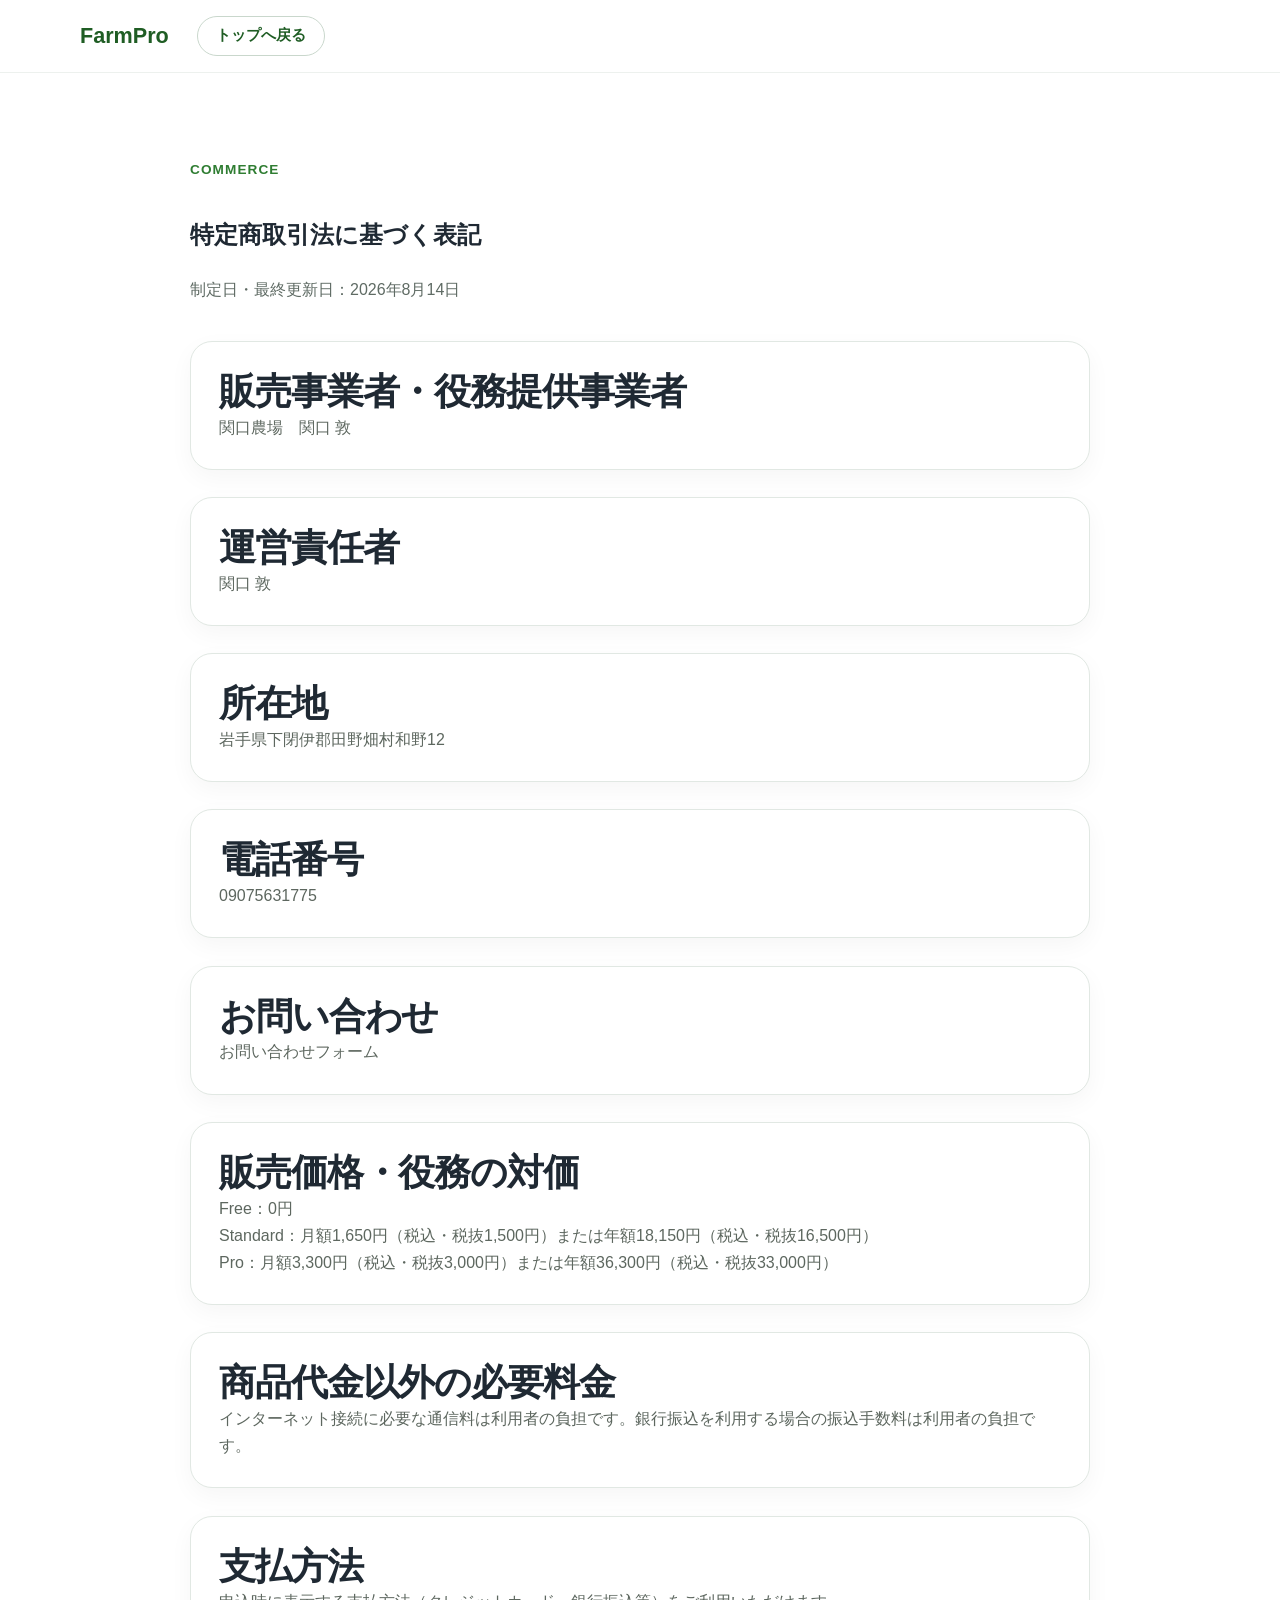
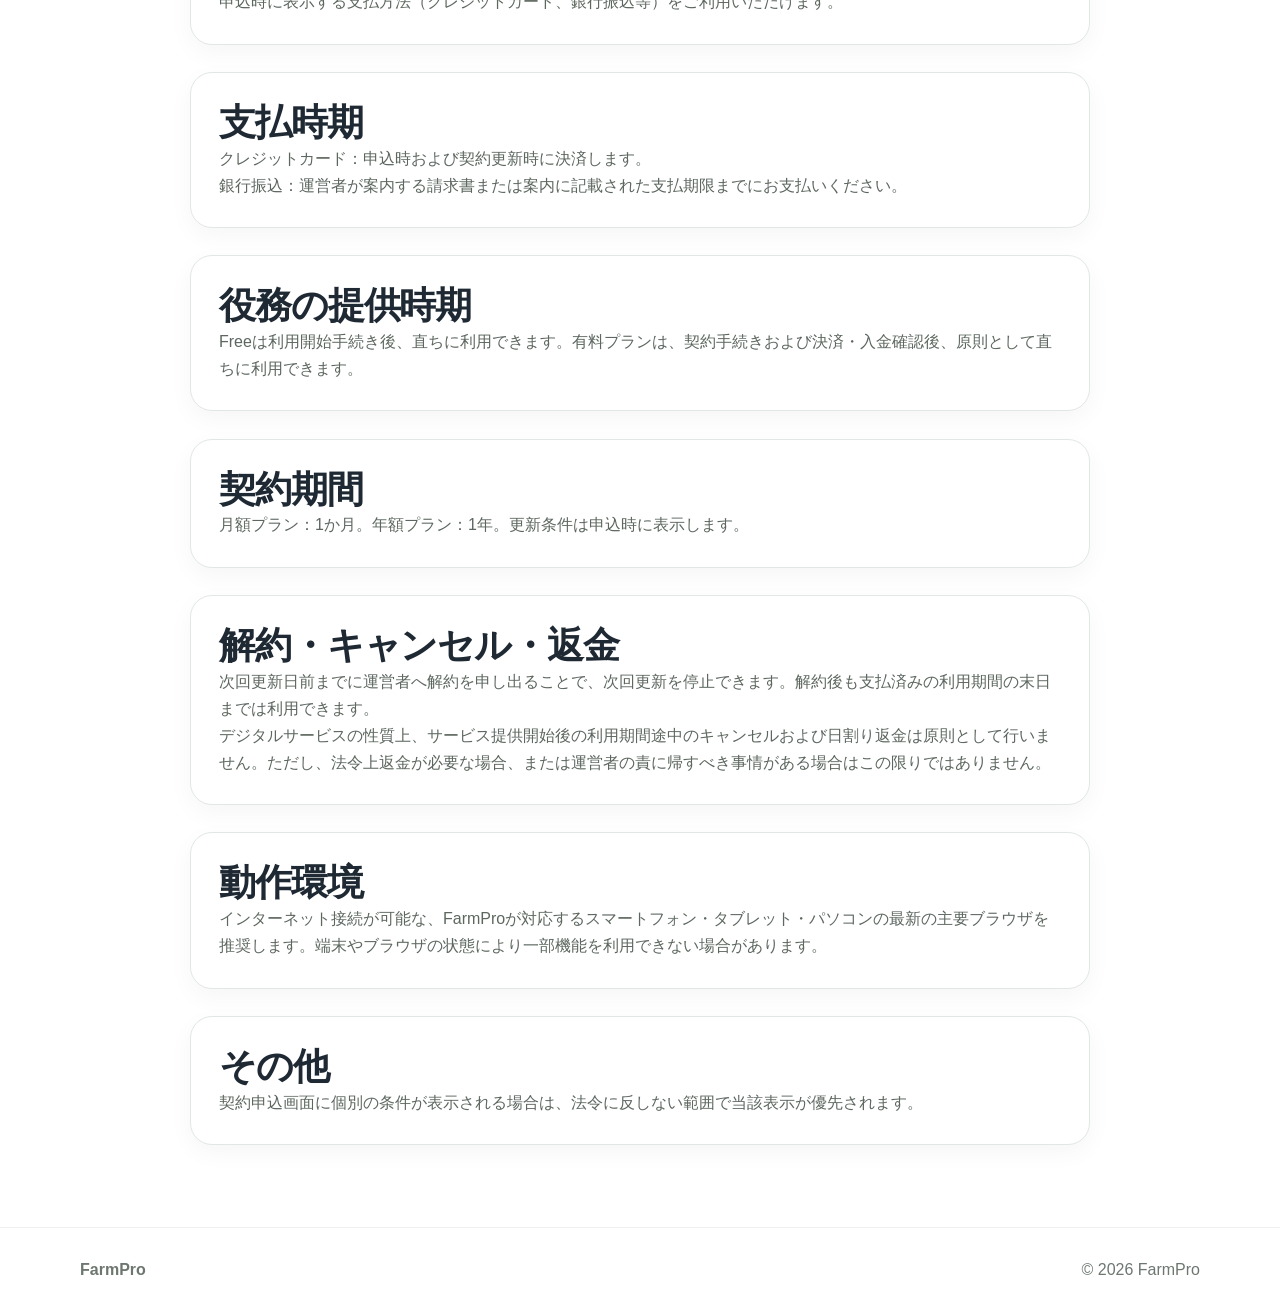
==== commerce.html @ 9dd8ae69 "Add FarmPro commerce disclosure" ====
<!doctype html>
<html lang="ja">
<head>
  <meta charset="utf-8" />
  <meta name="viewport" content="width=device-width, initial-scale=1" />
  <title>特定商取引法に基づく表記｜FarmPro</title>
  <meta name="description" content="FarmPro 特定商取引法に基づく表記" />
  <link rel="stylesheet" href="styles.css" />
</head>
<body>
  <header class="site-header">
    <div class="container nav-wrap">
      <a class="brand" href="index.html">FarmPro</a>
      <a class="btn btn-small btn-outline" href="index.html">トップへ戻る</a>
    </div>
  </header>

  <main>
    <section class="section">
      <div class="container" style="max-width:900px">
        <div class="section-heading left">
          <span class="eyebrow">COMMERCE</span>
          <h1>特定商取引法に基づく表記</h1>
          <p>制定日・最終更新日：2026年8月14日</p>
        </div>

        <div class="card"><h2>販売事業者・役務提供事業者</h2><p>関口農場　関口 敦</p></div><br>
        <div class="card"><h2>運営責任者</h2><p>関口 敦</p></div><br>
        <div class="card"><h2>所在地</h2><p>岩手県下閉伊郡田野畑村和野12</p></div><br>
        <div class="card"><h2>電話番号</h2><p>09075631775</p></div><br>
        <div class="card"><h2>お問い合わせ</h2><p><a href="https://docs.google.com/forms/d/e/1FAIpQLSfnVbG6EPMSQDvdKe7K1wac4K_58nOxm9KlvoAIsaj_jm-HEA/viewform?usp=header" target="_blank" rel="noopener noreferrer">お問い合わせフォーム</a></p></div><br>
        <div class="card"><h2>販売価格・役務の対価</h2><p>Free：0円</p><p>Standard：月額1,650円（税込・税抜1,500円）または年額18,150円（税込・税抜16,500円）</p><p>Pro：月額3,300円（税込・税抜3,000円）または年額36,300円（税込・税抜33,000円）</p></div><br>
        <div class="card"><h2>商品代金以外の必要料金</h2><p>インターネット接続に必要な通信料は利用者の負担です。銀行振込を利用する場合の振込手数料は利用者の負担です。</p></div><br>
        <div class="card"><h2>支払方法</h2><p>申込時に表示する支払方法（クレジットカード、銀行振込等）をご利用いただけます。</p></div><br>
        <div class="card"><h2>支払時期</h2><p>クレジットカード：申込時および契約更新時に決済します。</p><p>銀行振込：運営者が案内する請求書または案内に記載された支払期限までにお支払いください。</p></div><br>
        <div class="card"><h2>役務の提供時期</h2><p>Freeは利用開始手続き後、直ちに利用できます。有料プランは、契約手続きおよび決済・入金確認後、原則として直ちに利用できます。</p></div><br>
        <div class="card"><h2>契約期間</h2><p>月額プラン：1か月。年額プラン：1年。更新条件は申込時に表示します。</p></div><br>
        <div class="card"><h2>解約・キャンセル・返金</h2><p>次回更新日前までに運営者へ解約を申し出ることで、次回更新を停止できます。解約後も支払済みの利用期間の末日までは利用できます。</p><p>デジタルサービスの性質上、サービス提供開始後の利用期間途中のキャンセルおよび日割り返金は原則として行いません。ただし、法令上返金が必要な場合、または運営者の責に帰すべき事情がある場合はこの限りではありません。</p></div><br>
        <div class="card"><h2>動作環境</h2><p>インターネット接続が可能な、FarmProが対応するスマートフォン・タブレット・パソコンの最新の主要ブラウザを推奨します。端末やブラウザの状態により一部機能を利用できない場合があります。</p></div><br>
        <div class="card"><h2>その他</h2><p>契約申込画面に個別の条件が表示される場合は、法令に反しない範囲で当該表示が優先されます。</p></div>
      </div>
    </section>
  </main>

  <footer class="footer"><div class="container footer-row"><strong>FarmPro</strong><span>© 2026 FarmPro</span></div></footer>
</body>
</html>
---- styles.css ----
:root{
  --green:#2f7d32; --green-dark:#1f5d24; --green-soft:#eef7ef;
  --text:#1f2933; --muted:#667085; --line:#d9e2dc; --bg:#fff;
  --dark:#15351b; --shadow:0 12px 32px rgba(0,0,0,.08); --radius:22px;
}
*{box-sizing:border-box}
html{scroll-behavior:smooth}
body{margin:0;font-family:-apple-system,BlinkMacSystemFont,"Segoe UI","Yu Gothic",Meiryo,sans-serif;color:var(--text);background:var(--bg);line-height:1.7}
img{max-width:100%;display:block}
a{text-decoration:none;color:inherit}
.container{width:min(1120px,calc(100% - 40px));margin:0 auto}
.site-header{position:sticky;top:0;z-index:20;background:rgba(255,255,255,.95);backdrop-filter:blur(10px);border-bottom:1px solid #edf1ee}
.nav-wrap{min-height:72px;display:flex;align-items:center;gap:28px}
.brand{font-size:1.35rem;font-weight:800;color:var(--green-dark)}
.nav{display:flex;gap:24px;margin-left:auto}
.nav a{color:#45504a;font-weight:600}
.btn{display:inline-flex;align-items:center;justify-content:center;min-height:48px;padding:0 22px;border-radius:999px;font-weight:800;border:1px solid transparent;transition:.2s ease}
.btn:hover{transform:translateY(-1px)}
.btn-small{min-height:40px;padding:0 18px;font-size:.92rem}
.btn-primary{background:var(--green);color:white;box-shadow:0 8px 20px rgba(47,125,50,.18)}
.btn-secondary{border-color:#a9c7ad;color:var(--green-dark);background:white}
.btn-outline{border-color:#c9d7cc;color:var(--green-dark)}
.btn-white{background:white;color:var(--green-dark)}
.full{width:100%}
.hero{padding:86px 0 72px;background:linear-gradient(180deg,#fbfefb,#f2f8f3)}
.hero-grid{display:grid;grid-template-columns:1.02fr .98fr;gap:56px;align-items:center}
.eyebrow{display:inline-block;font-size:.85rem;font-weight:800;letter-spacing:.08em;color:var(--green);margin-bottom:14px}
.eyebrow.light{color:#cde9d0}
.hero h1,.section h2,.cta h2{margin:0;font-weight:900;letter-spacing:-.03em;line-height:1.18}
.hero h1{font-size:clamp(2.3rem,4.3vw,4rem)}
.hero h1 span{color:var(--green)}
.hero-lead{font-size:1.15rem;color:#4e5a53;margin:24px 0 28px}
.hero-actions{display:flex;gap:12px;flex-wrap:wrap}
.microcopy{font-size:.9rem;color:var(--muted);margin-top:14px}
.phone-frame{background:white;border:1px solid #e3eae5;border-radius:28px;padding:12px;box-shadow:var(--shadow)}
.phone-frame img{border-radius:18px}
.section{padding:82px 0}
.section-soft{background:var(--green-soft)}
.section-dark{background:var(--dark);color:white}
.section-heading{text-align:center;max-width:820px;margin:0 auto 38px}
.section-heading.left{text-align:left;margin-left:0}
.section h2,.cta h2{font-size:clamp(1.9rem,2.9vw,2.7rem)}
.section-heading p,.lead{color:#5f6b64}
.light-text{color:#d9e6dc}
.cards.three{display:grid;grid-template-columns:repeat(3,1fr);gap:20px}
.card{background:white;border:1px solid #e1e8e3;border-radius:var(--radius);padding:28px;box-shadow:0 8px 24px rgba(0,0,0,.04)}
.card h3{margin:16px 0 8px;font-size:1.35rem}
.card p{margin:0;color:#5d675f}
.icon{width:48px;height:48px;border-radius:14px;background:var(--green-soft);color:var(--green-dark);display:grid;place-items:center;font-weight:900}
.split{display:grid;grid-template-columns:1fr 1fr;gap:48px;align-items:center}
.reverse{direction:rtl}.reverse>*{direction:ltr}
.check-list{list-style:none;padding:0;margin:24px 0 0}
.check-list li{padding:8px 0 8px 30px;position:relative}
.check-list li:before{content:"✓";position:absolute;left:0;color:var(--green);font-weight:900}
.flow-card{display:flex;flex-wrap:wrap;gap:10px;align-items:center;padding:26px;background:#f7faf8;border:1px solid #e1e9e3;border-radius:var(--radius)}
.flow-step{padding:12px 16px;border-radius:14px;background:white;border:1px solid #d8e2da;font-weight:800}
.flow-step.emphasis{background:var(--green);color:white}
.dark-panel{background:rgba(255,255,255,.08);border:1px solid rgba(255,255,255,.12);border-radius:var(--radius);padding:30px}
.dark-panel h3{font-size:1.5rem;margin-top:0}
.pricing-grid{display:grid;grid-template-columns:repeat(3,1fr);gap:20px;align-items:stretch}
.price-card{position:relative;background:white;border:1px solid #dde5df;border-radius:var(--radius);padding:30px;display:flex;flex-direction:column;box-shadow:0 8px 24px rgba(0,0,0,.04)}
.price-card.featured{border:2px solid var(--green);transform:translateY(-8px)}
.badge{position:absolute;top:-14px;left:24px;background:var(--green);color:white;padding:5px 12px;border-radius:999px;font-size:.8rem;font-weight:800}
.plan-name{font-size:1.05rem;font-weight:900;color:var(--green-dark)}
.price{display:flex;align-items:baseline;gap:6px;margin:12px 0 2px}
.price strong{font-size:2.7rem;line-height:1}
.price span{color:#526057}
.tax{font-size:.9rem;color:var(--muted);margin:0 0 12px}
.plan-desc{font-weight:700;margin:10px 0}
.price-card ul{padding-left:20px;color:#536058;flex:1}
.price-card li{margin:8px 0}
.faq-wrap{max-width:860px}
details{background:white;border:1px solid #dde6df;border-radius:16px;padding:18px 20px;margin:12px 0}
summary{font-weight:800;cursor:pointer}
details p{color:#5a665e;margin-bottom:0}
.cta{padding:78px 0;background:var(--green);color:white;text-align:center}
.cta p{font-size:1.05rem}
.microcopy.light{color:#e6f1e8}
.footer{padding:28px 0;border-top:1px solid #edf0ee}
.footer-row{display:flex;justify-content:space-between;color:#6d7770}
@media (max-width:900px){
  .nav{display:none}.nav-wrap{justify-content:space-between}
  .hero{padding-top:56px}
  .hero-grid,.split,.pricing-grid,.cards.three{grid-template-columns:1fr}
  .hero-grid{gap:34px}.reverse{direction:ltr}.price-card.featured{transform:none}
}
@media (max-width:560px){
  .container{width:min(100% - 24px,1120px)}
  .site-header .btn-outline{display:none}
  .hero{padding:42px 0 52px}
  .hero h1{font-size:2.2rem}
  .hero-lead{font-size:1rem}
  .hero-actions{flex-direction:column}
  .hero-actions .btn{width:100%}
  .section{padding:58px 0}
  .section h2,.cta h2{font-size:2rem}
  .card,.price-card{padding:22px}
  .footer-row{gap:12px;flex-direction:column}
}
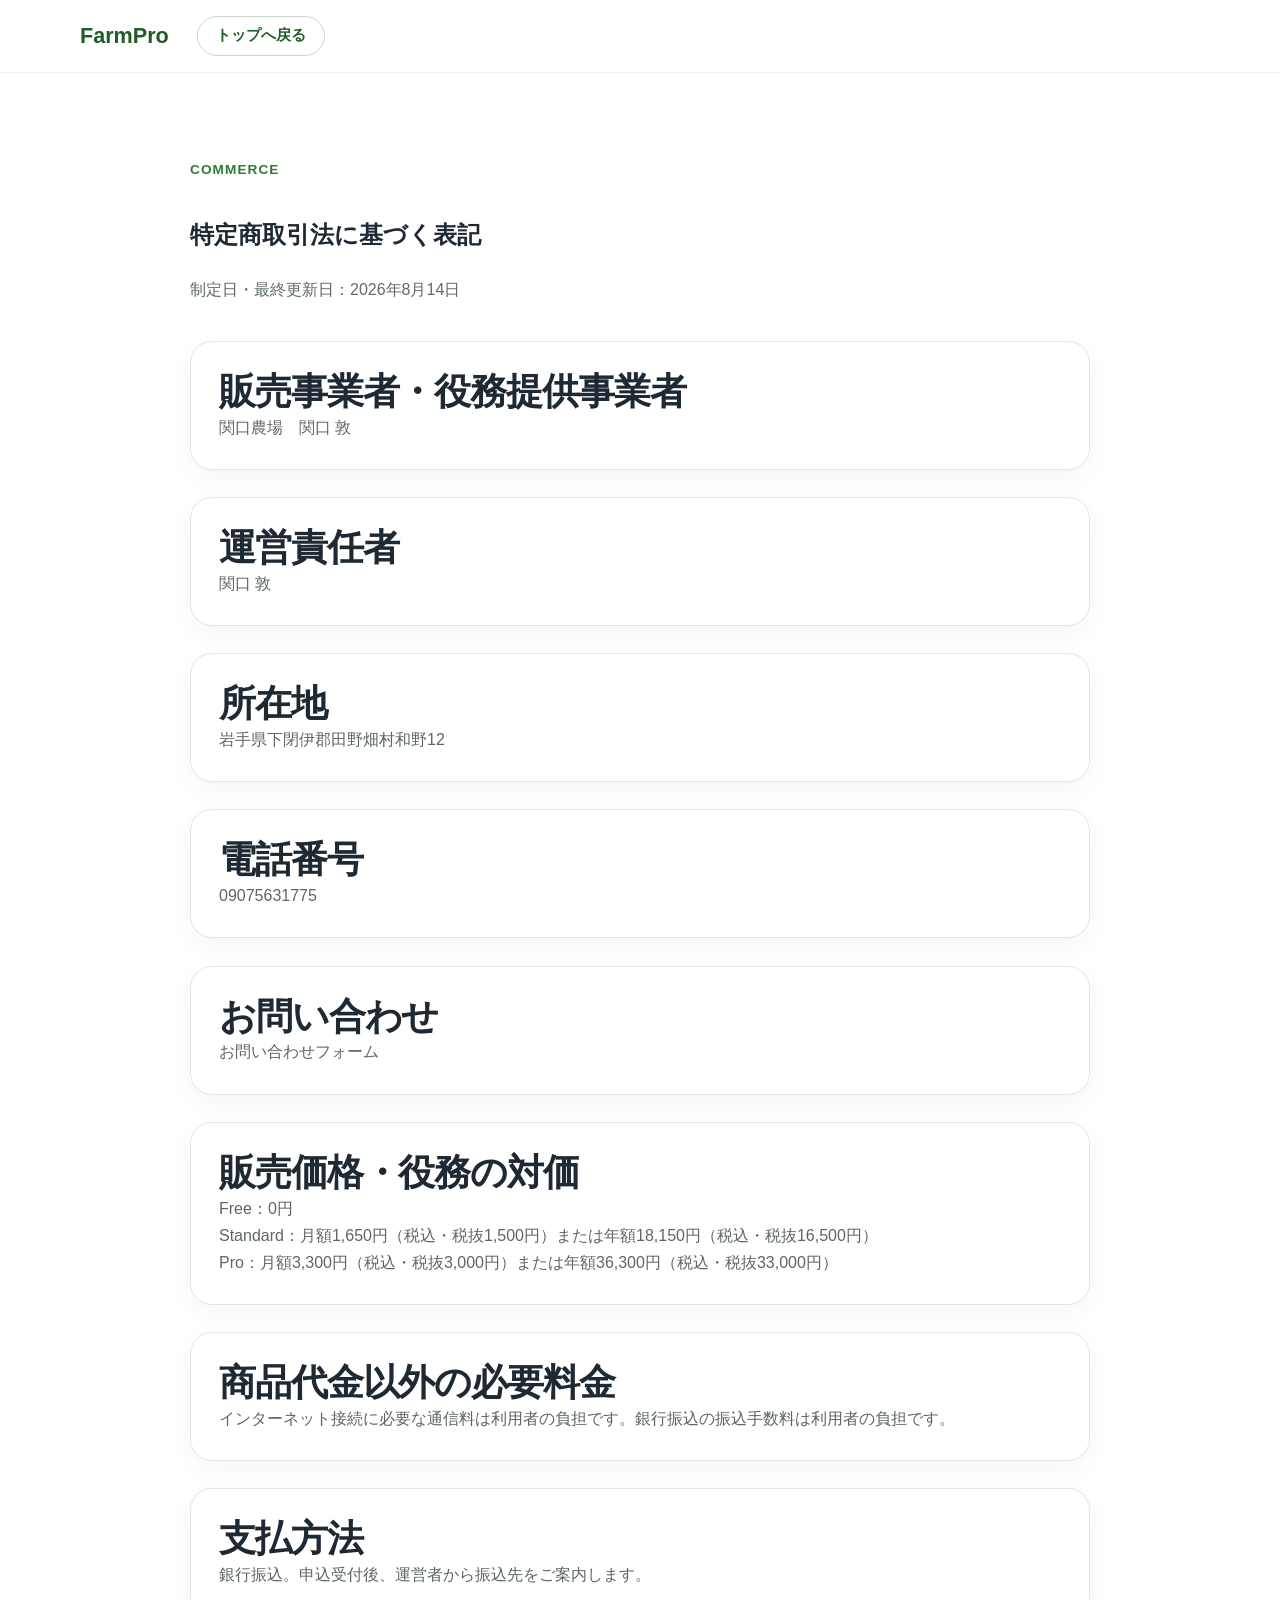
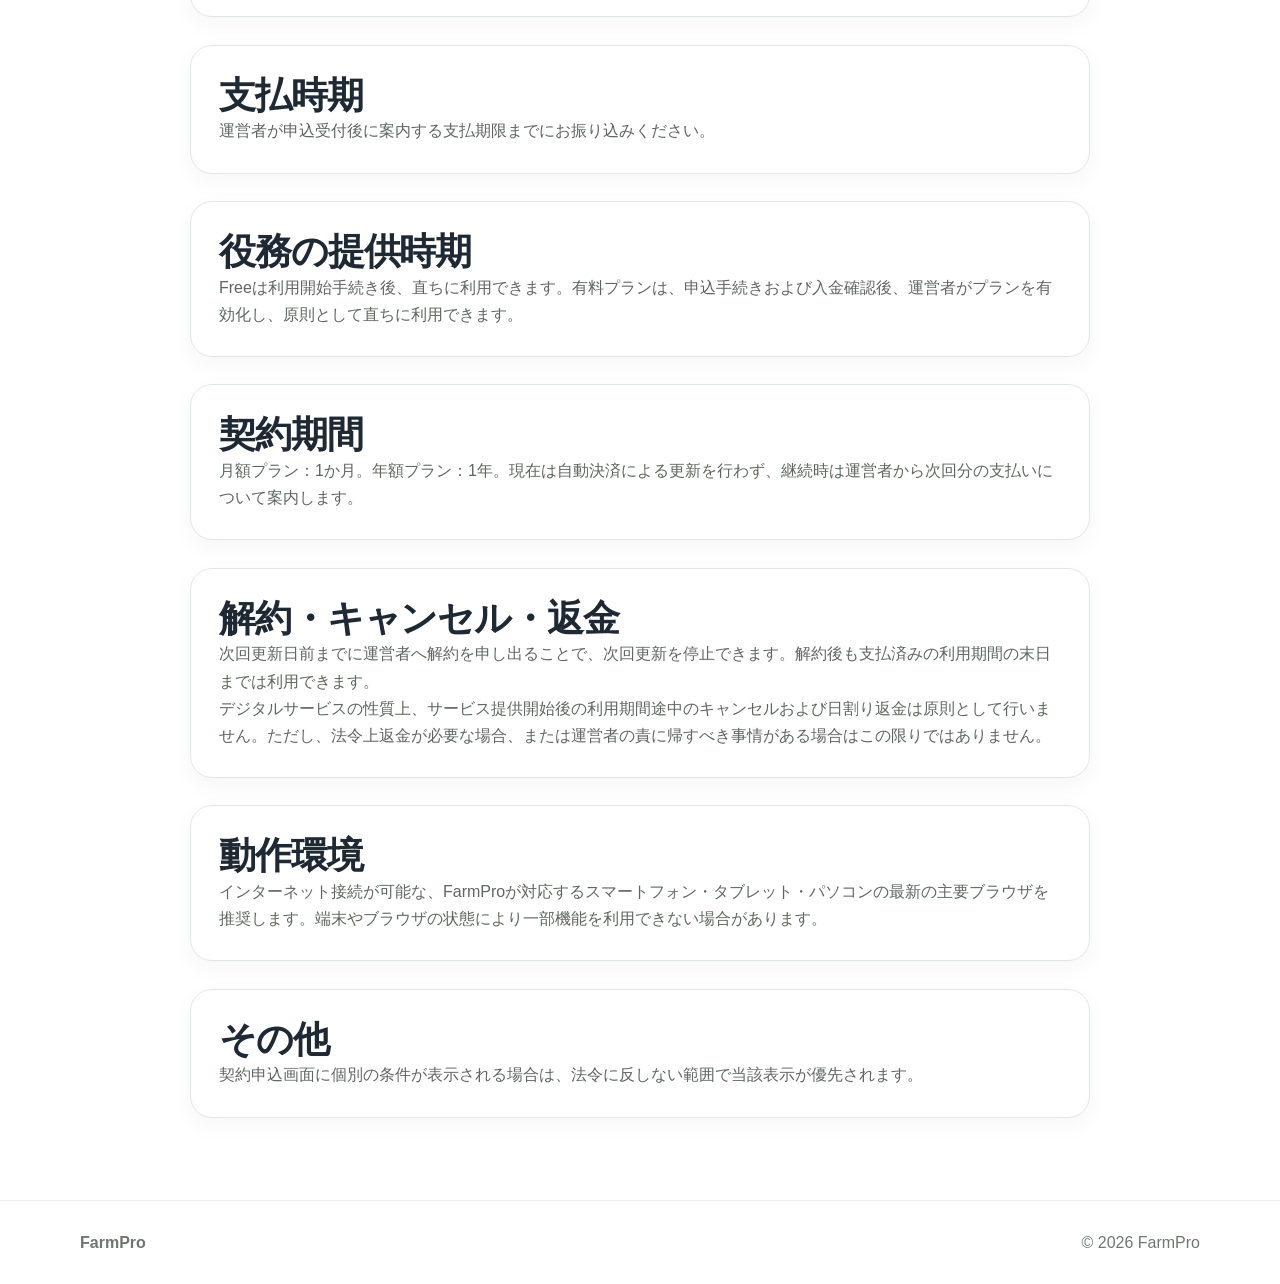
==== commit f48429cf: "Align commerce disclosure with bank transfer launch" ====
--- a/commerce.html
+++ b/commerce.html
@@ -30,11 +30,11 @@
         <div class="card"><h2>電話番号</h2><p>09075631775</p></div><br>
         <div class="card"><h2>お問い合わせ</h2><p><a href="https://docs.google.com/forms/d/e/1FAIpQLSfnVbG6EPMSQDvdKe7K1wac4K_58nOxm9KlvoAIsaj_jm-HEA/viewform?usp=header" target="_blank" rel="noopener noreferrer">お問い合わせフォーム</a></p></div><br>
         <div class="card"><h2>販売価格・役務の対価</h2><p>Free：0円</p><p>Standard：月額1,650円（税込・税抜1,500円）または年額18,150円（税込・税抜16,500円）</p><p>Pro：月額3,300円（税込・税抜3,000円）または年額36,300円（税込・税抜33,000円）</p></div><br>
-        <div class="card"><h2>商品代金以外の必要料金</h2><p>インターネット接続に必要な通信料は利用者の負担です。銀行振込を利用する場合の振込手数料は利用者の負担です。</p></div><br>
-        <div class="card"><h2>支払方法</h2><p>申込時に表示する支払方法（クレジットカード、銀行振込等）をご利用いただけます。</p></div><br>
-        <div class="card"><h2>支払時期</h2><p>クレジットカード：申込時および契約更新時に決済します。</p><p>銀行振込：運営者が案内する請求書または案内に記載された支払期限までにお支払いください。</p></div><br>
-        <div class="card"><h2>役務の提供時期</h2><p>Freeは利用開始手続き後、直ちに利用できます。有料プランは、契約手続きおよび決済・入金確認後、原則として直ちに利用できます。</p></div><br>
-        <div class="card"><h2>契約期間</h2><p>月額プラン：1か月。年額プラン：1年。更新条件は申込時に表示します。</p></div><br>
+        <div class="card"><h2>商品代金以外の必要料金</h2><p>インターネット接続に必要な通信料は利用者の負担です。銀行振込の振込手数料は利用者の負担です。</p></div><br>
+        <div class="card"><h2>支払方法</h2><p>銀行振込。申込受付後、運営者から振込先をご案内します。</p></div><br>
+        <div class="card"><h2>支払時期</h2><p>運営者が申込受付後に案内する支払期限までにお振り込みください。</p></div><br>
+        <div class="card"><h2>役務の提供時期</h2><p>Freeは利用開始手続き後、直ちに利用できます。有料プランは、申込手続きおよび入金確認後、運営者がプランを有効化し、原則として直ちに利用できます。</p></div><br>
+        <div class="card"><h2>契約期間</h2><p>月額プラン：1か月。年額プラン：1年。現在は自動決済による更新を行わず、継続時は運営者から次回分の支払いについて案内します。</p></div><br>
         <div class="card"><h2>解約・キャンセル・返金</h2><p>次回更新日前までに運営者へ解約を申し出ることで、次回更新を停止できます。解約後も支払済みの利用期間の末日までは利用できます。</p><p>デジタルサービスの性質上、サービス提供開始後の利用期間途中のキャンセルおよび日割り返金は原則として行いません。ただし、法令上返金が必要な場合、または運営者の責に帰すべき事情がある場合はこの限りではありません。</p></div><br>
         <div class="card"><h2>動作環境</h2><p>インターネット接続が可能な、FarmProが対応するスマートフォン・タブレット・パソコンの最新の主要ブラウザを推奨します。端末やブラウザの状態により一部機能を利用できない場合があります。</p></div><br>
         <div class="card"><h2>その他</h2><p>契約申込画面に個別の条件が表示される場合は、法令に反しない範囲で当該表示が優先されます。</p></div>
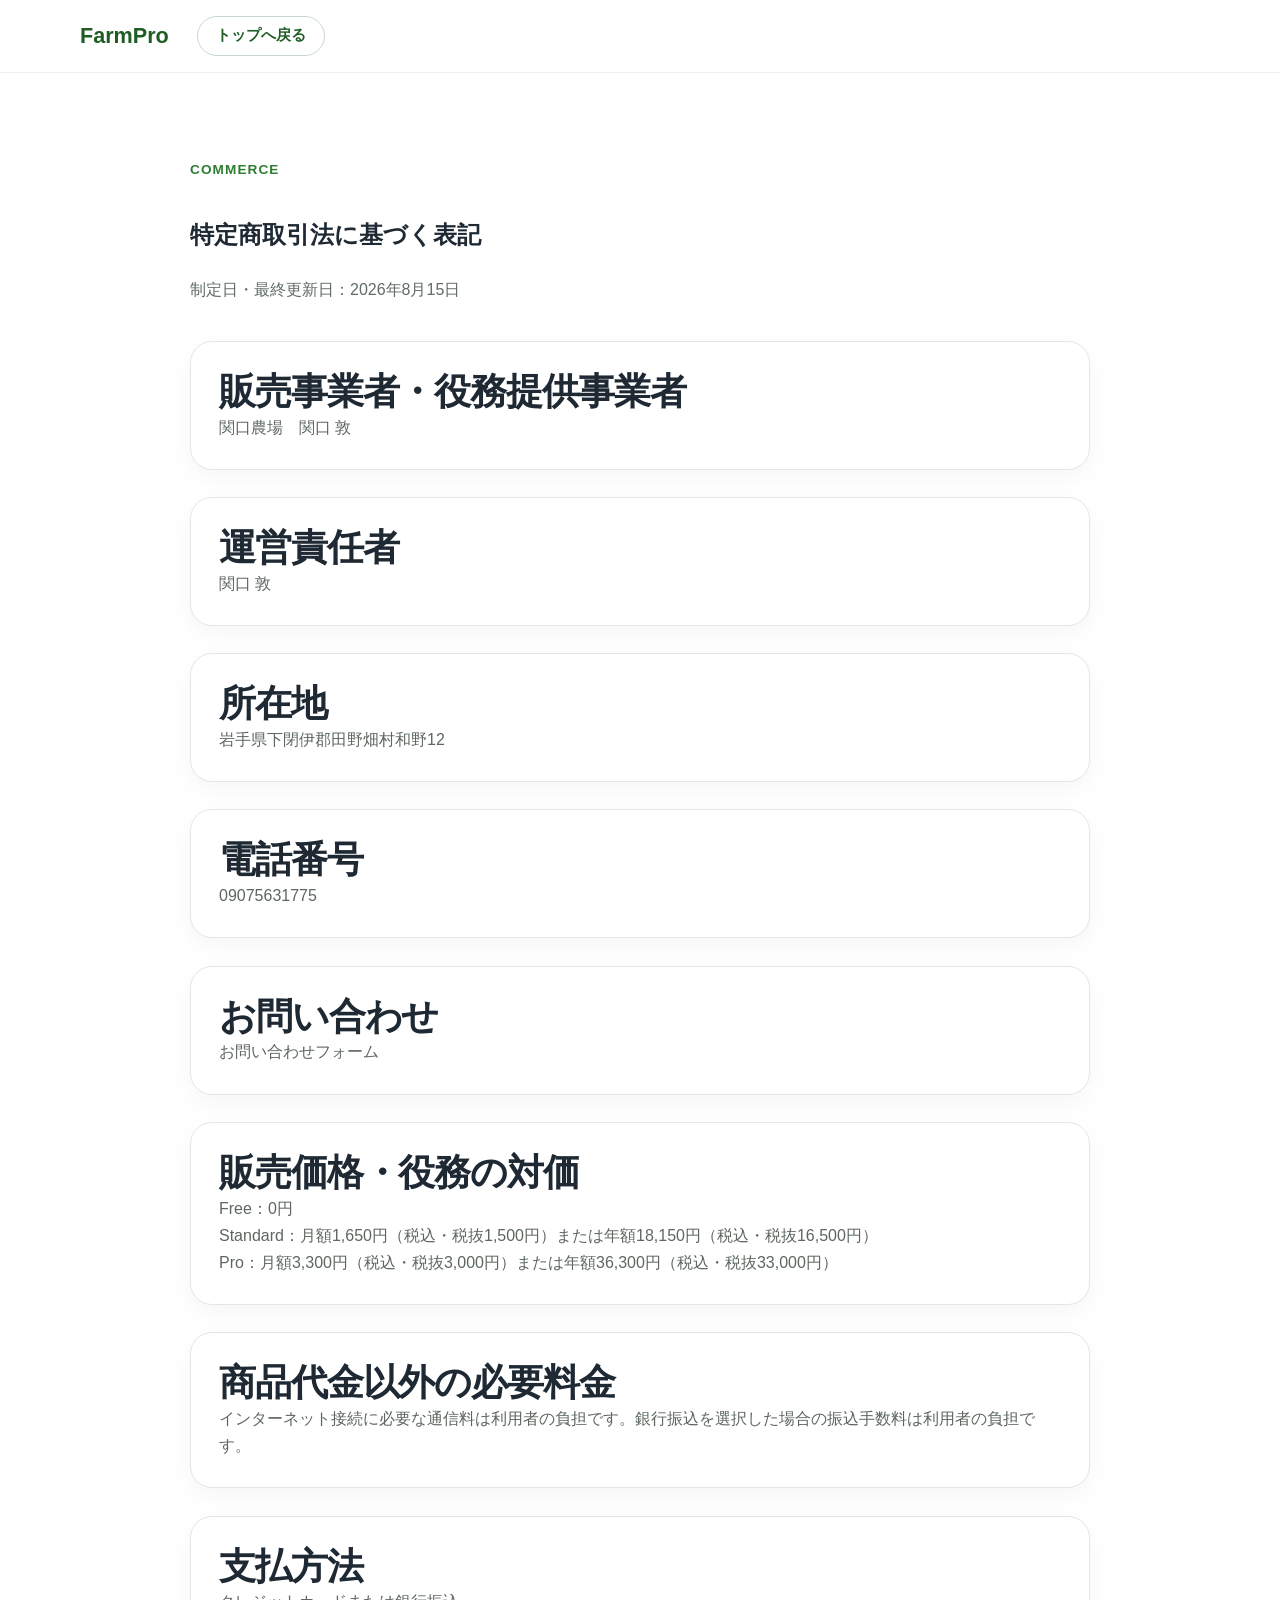
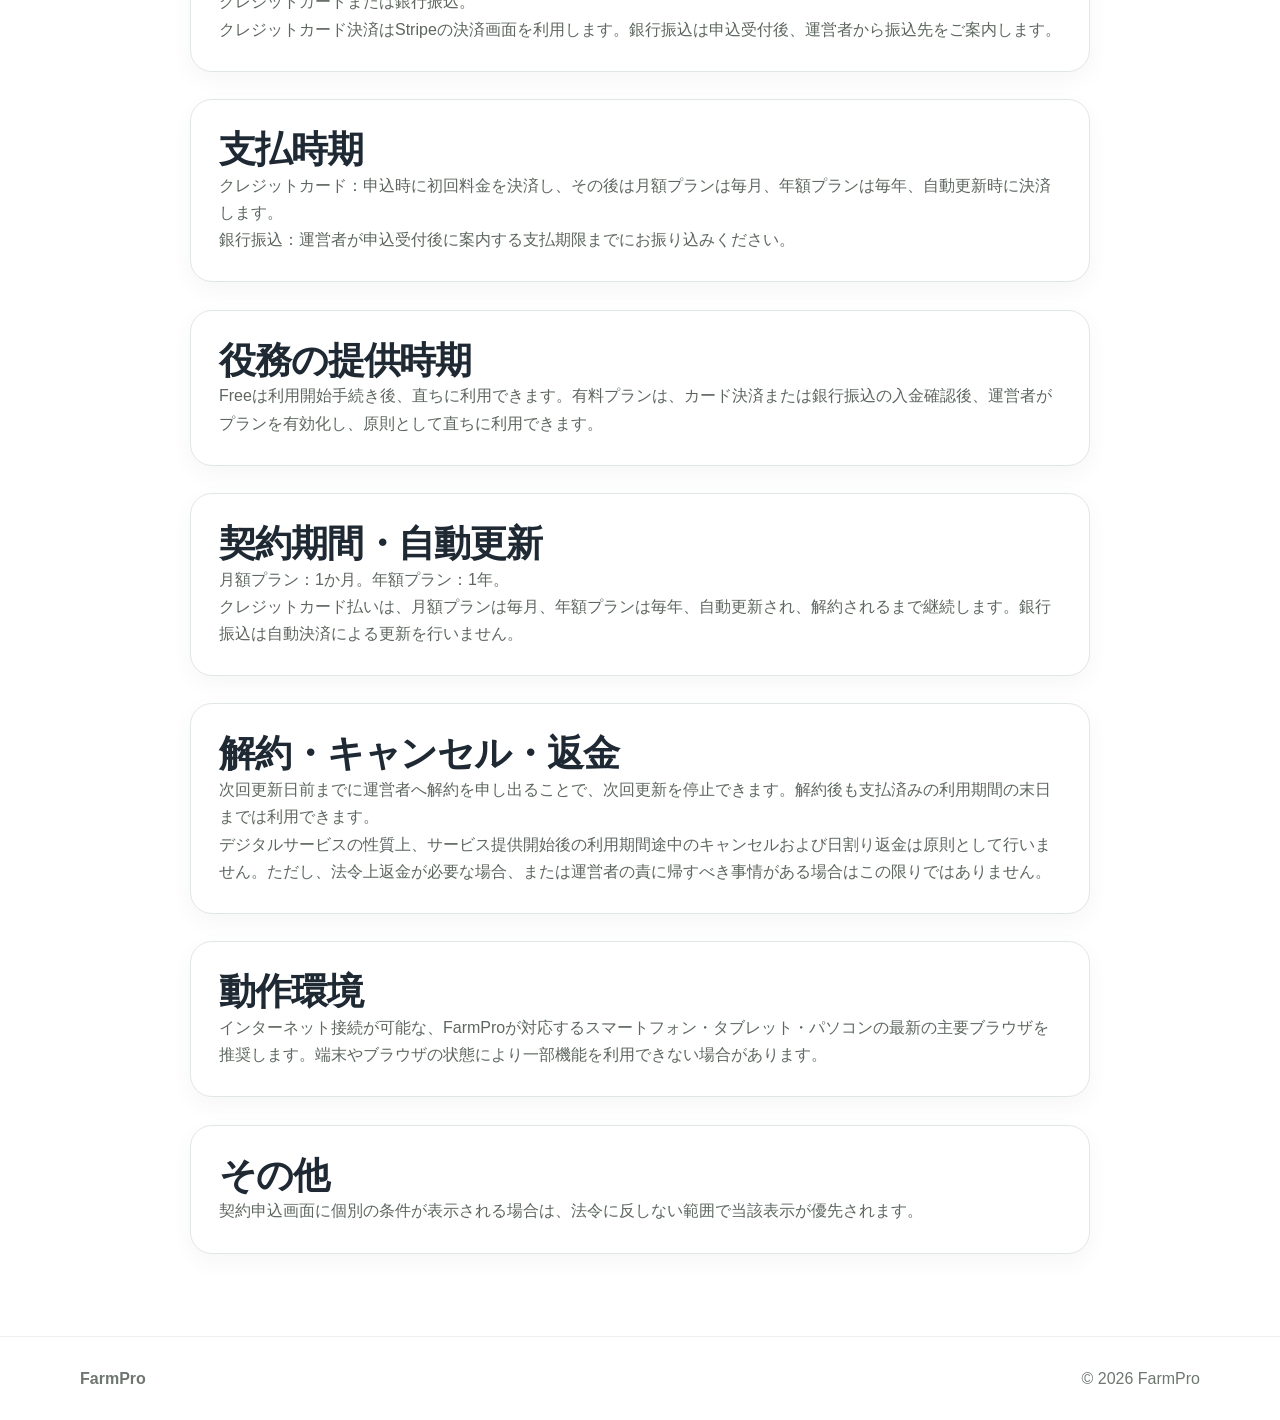
==== commit 51e61b09: "Update commerce disclosure for Stripe subscriptions" ====
--- a/commerce.html
+++ b/commerce.html
@@ -21,7 +21,7 @@
         <div class="section-heading left">
           <span class="eyebrow">COMMERCE</span>
           <h1>特定商取引法に基づく表記</h1>
-          <p>制定日・最終更新日：2026年8月14日</p>
+          <p>制定日・最終更新日：2026年8月15日</p>
         </div>
 
         <div class="card"><h2>販売事業者・役務提供事業者</h2><p>関口農場　関口 敦</p></div><br>
@@ -30,11 +30,11 @@
         <div class="card"><h2>電話番号</h2><p>09075631775</p></div><br>
         <div class="card"><h2>お問い合わせ</h2><p><a href="https://docs.google.com/forms/d/e/1FAIpQLSfnVbG6EPMSQDvdKe7K1wac4K_58nOxm9KlvoAIsaj_jm-HEA/viewform?usp=header" target="_blank" rel="noopener noreferrer">お問い合わせフォーム</a></p></div><br>
         <div class="card"><h2>販売価格・役務の対価</h2><p>Free：0円</p><p>Standard：月額1,650円（税込・税抜1,500円）または年額18,150円（税込・税抜16,500円）</p><p>Pro：月額3,300円（税込・税抜3,000円）または年額36,300円（税込・税抜33,000円）</p></div><br>
-        <div class="card"><h2>商品代金以外の必要料金</h2><p>インターネット接続に必要な通信料は利用者の負担です。銀行振込の振込手数料は利用者の負担です。</p></div><br>
-        <div class="card"><h2>支払方法</h2><p>銀行振込。申込受付後、運営者から振込先をご案内します。</p></div><br>
-        <div class="card"><h2>支払時期</h2><p>運営者が申込受付後に案内する支払期限までにお振り込みください。</p></div><br>
-        <div class="card"><h2>役務の提供時期</h2><p>Freeは利用開始手続き後、直ちに利用できます。有料プランは、申込手続きおよび入金確認後、運営者がプランを有効化し、原則として直ちに利用できます。</p></div><br>
-        <div class="card"><h2>契約期間</h2><p>月額プラン：1か月。年額プラン：1年。現在は自動決済による更新を行わず、継続時は運営者から次回分の支払いについて案内します。</p></div><br>
+        <div class="card"><h2>商品代金以外の必要料金</h2><p>インターネット接続に必要な通信料は利用者の負担です。銀行振込を選択した場合の振込手数料は利用者の負担です。</p></div><br>
+        <div class="card"><h2>支払方法</h2><p>クレジットカードまたは銀行振込。</p><p>クレジットカード決済はStripeの決済画面を利用します。銀行振込は申込受付後、運営者から振込先をご案内します。</p></div><br>
+        <div class="card"><h2>支払時期</h2><p>クレジットカード：申込時に初回料金を決済し、その後は月額プランは毎月、年額プランは毎年、自動更新時に決済します。</p><p>銀行振込：運営者が申込受付後に案内する支払期限までにお振り込みください。</p></div><br>
+        <div class="card"><h2>役務の提供時期</h2><p>Freeは利用開始手続き後、直ちに利用できます。有料プランは、カード決済または銀行振込の入金確認後、運営者がプランを有効化し、原則として直ちに利用できます。</p></div><br>
+        <div class="card"><h2>契約期間・自動更新</h2><p>月額プラン：1か月。年額プラン：1年。</p><p>クレジットカード払いは、月額プランは毎月、年額プランは毎年、自動更新され、解約されるまで継続します。銀行振込は自動決済による更新を行いません。</p></div><br>
         <div class="card"><h2>解約・キャンセル・返金</h2><p>次回更新日前までに運営者へ解約を申し出ることで、次回更新を停止できます。解約後も支払済みの利用期間の末日までは利用できます。</p><p>デジタルサービスの性質上、サービス提供開始後の利用期間途中のキャンセルおよび日割り返金は原則として行いません。ただし、法令上返金が必要な場合、または運営者の責に帰すべき事情がある場合はこの限りではありません。</p></div><br>
         <div class="card"><h2>動作環境</h2><p>インターネット接続が可能な、FarmProが対応するスマートフォン・タブレット・パソコンの最新の主要ブラウザを推奨します。端末やブラウザの状態により一部機能を利用できない場合があります。</p></div><br>
         <div class="card"><h2>その他</h2><p>契約申込画面に個別の条件が表示される場合は、法令に反しない範囲で当該表示が優先されます。</p></div>
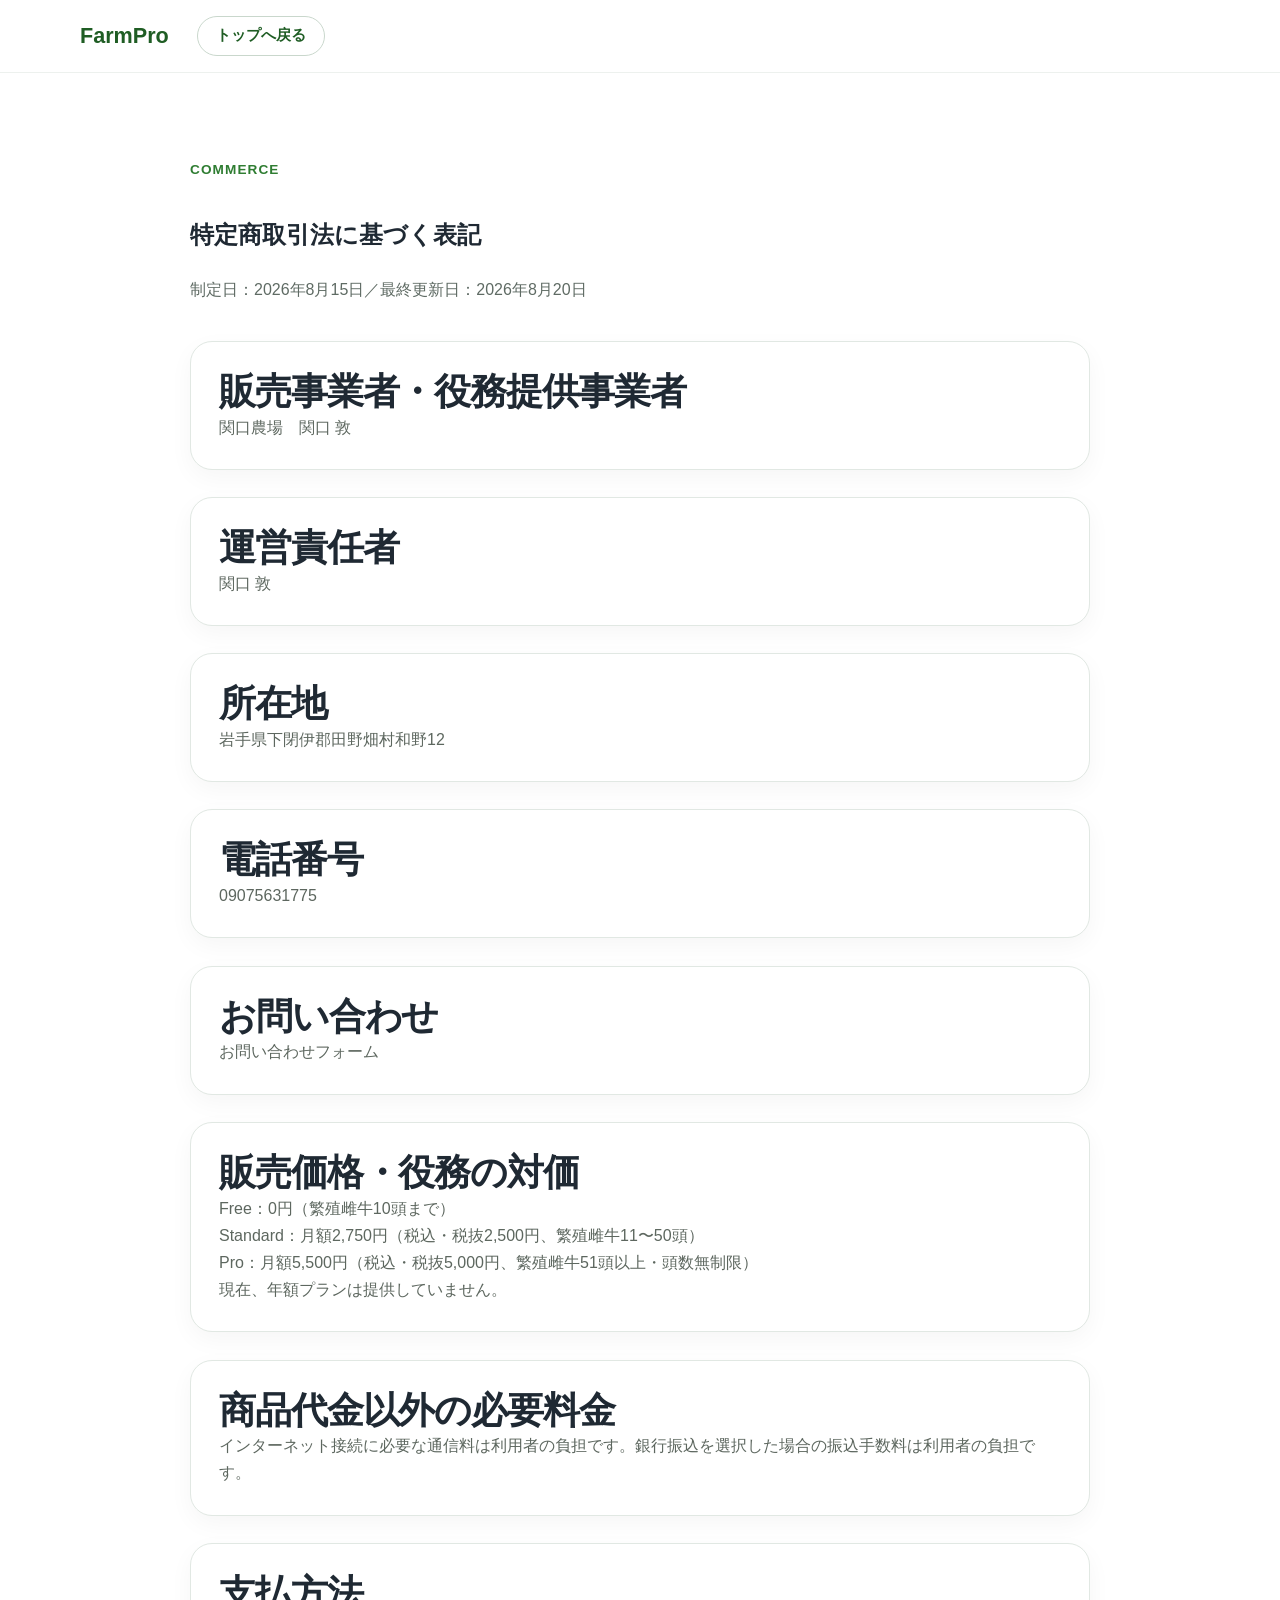
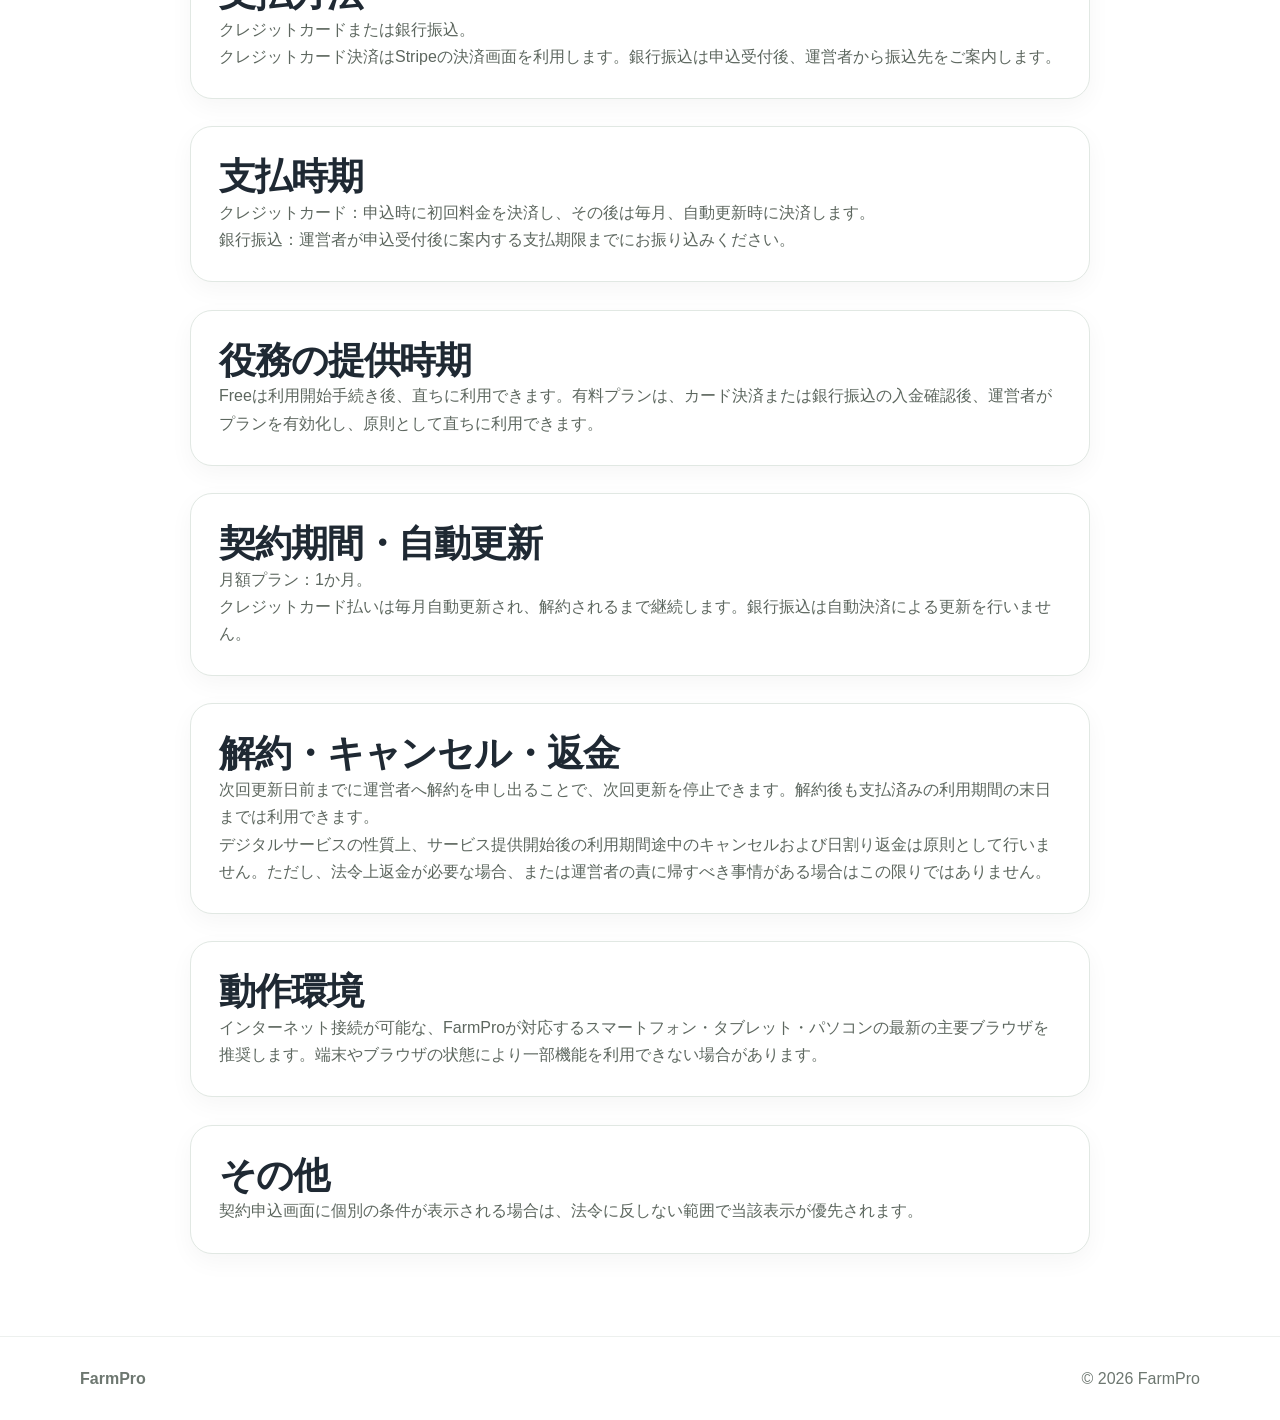
==== commit 730486a7: "特商法表記を新料金体系へ更新" ====
--- a/commerce.html
+++ b/commerce.html
@@ -21,7 +21,7 @@
         <div class="section-heading left">
           <span class="eyebrow">COMMERCE</span>
           <h1>特定商取引法に基づく表記</h1>
-          <p>制定日・最終更新日：2026年8月15日</p>
+          <p>制定日：2026年8月15日／最終更新日：2026年8月20日</p>
         </div>
 
         <div class="card"><h2>販売事業者・役務提供事業者</h2><p>関口農場　関口 敦</p></div><br>
@@ -29,12 +29,12 @@
         <div class="card"><h2>所在地</h2><p>岩手県下閉伊郡田野畑村和野12</p></div><br>
         <div class="card"><h2>電話番号</h2><p>09075631775</p></div><br>
         <div class="card"><h2>お問い合わせ</h2><p><a href="https://docs.google.com/forms/d/e/1FAIpQLSfnVbG6EPMSQDvdKe7K1wac4K_58nOxm9KlvoAIsaj_jm-HEA/viewform?usp=header" target="_blank" rel="noopener noreferrer">お問い合わせフォーム</a></p></div><br>
-        <div class="card"><h2>販売価格・役務の対価</h2><p>Free：0円</p><p>Standard：月額1,650円（税込・税抜1,500円）または年額18,150円（税込・税抜16,500円）</p><p>Pro：月額3,300円（税込・税抜3,000円）または年額36,300円（税込・税抜33,000円）</p></div><br>
+        <div class="card"><h2>販売価格・役務の対価</h2><p>Free：0円（繁殖雌牛10頭まで）</p><p>Standard：月額2,750円（税込・税抜2,500円、繁殖雌牛11〜50頭）</p><p>Pro：月額5,500円（税込・税抜5,000円、繁殖雌牛51頭以上・頭数無制限）</p><p>現在、年額プランは提供していません。</p></div><br>
         <div class="card"><h2>商品代金以外の必要料金</h2><p>インターネット接続に必要な通信料は利用者の負担です。銀行振込を選択した場合の振込手数料は利用者の負担です。</p></div><br>
         <div class="card"><h2>支払方法</h2><p>クレジットカードまたは銀行振込。</p><p>クレジットカード決済はStripeの決済画面を利用します。銀行振込は申込受付後、運営者から振込先をご案内します。</p></div><br>
-        <div class="card"><h2>支払時期</h2><p>クレジットカード：申込時に初回料金を決済し、その後は月額プランは毎月、年額プランは毎年、自動更新時に決済します。</p><p>銀行振込：運営者が申込受付後に案内する支払期限までにお振り込みください。</p></div><br>
+        <div class="card"><h2>支払時期</h2><p>クレジットカード：申込時に初回料金を決済し、その後は毎月、自動更新時に決済します。</p><p>銀行振込：運営者が申込受付後に案内する支払期限までにお振り込みください。</p></div><br>
         <div class="card"><h2>役務の提供時期</h2><p>Freeは利用開始手続き後、直ちに利用できます。有料プランは、カード決済または銀行振込の入金確認後、運営者がプランを有効化し、原則として直ちに利用できます。</p></div><br>
-        <div class="card"><h2>契約期間・自動更新</h2><p>月額プラン：1か月。年額プラン：1年。</p><p>クレジットカード払いは、月額プランは毎月、年額プランは毎年、自動更新され、解約されるまで継続します。銀行振込は自動決済による更新を行いません。</p></div><br>
+        <div class="card"><h2>契約期間・自動更新</h2><p>月額プラン：1か月。</p><p>クレジットカード払いは毎月自動更新され、解約されるまで継続します。銀行振込は自動決済による更新を行いません。</p></div><br>
         <div class="card"><h2>解約・キャンセル・返金</h2><p>次回更新日前までに運営者へ解約を申し出ることで、次回更新を停止できます。解約後も支払済みの利用期間の末日までは利用できます。</p><p>デジタルサービスの性質上、サービス提供開始後の利用期間途中のキャンセルおよび日割り返金は原則として行いません。ただし、法令上返金が必要な場合、または運営者の責に帰すべき事情がある場合はこの限りではありません。</p></div><br>
         <div class="card"><h2>動作環境</h2><p>インターネット接続が可能な、FarmProが対応するスマートフォン・タブレット・パソコンの最新の主要ブラウザを推奨します。端末やブラウザの状態により一部機能を利用できない場合があります。</p></div><br>
         <div class="card"><h2>その他</h2><p>契約申込画面に個別の条件が表示される場合は、法令に反しない範囲で当該表示が優先されます。</p></div>
--- a/styles.css
+++ b/styles.css
@@ -1,12 +1,11 @@
-
 :root{
   --green:#2f7d32; --green-dark:#1f5d24; --green-soft:#eef7ef;
   --text:#1f2933; --muted:#667085; --line:#d9e2dc; --bg:#fff;
   --dark:#15351b; --shadow:0 12px 32px rgba(0,0,0,.08); --radius:22px;
 }
 *{box-sizing:border-box}
-html{scroll-behavior:smooth}
-body{margin:0;font-family:-apple-system,BlinkMacSystemFont,"Segoe UI","Yu Gothic",Meiryo,sans-serif;color:var(--text);background:var(--bg);line-height:1.7}
+html{scroll-behavior:smooth;overflow-x:hidden}
+body{margin:0;font-family:-apple-system,BlinkMacSystemFont,"Segoe UI","Yu Gothic",Meiryo,sans-serif;color:var(--text);background:var(--bg);line-height:1.7;overflow-x:hidden}
 img{max-width:100%;display:block}
 a{text-decoration:none;color:inherit}
 .container{width:min(1120px,calc(100% - 40px));margin:0 auto}
@@ -24,23 +23,40 @@
 .btn-white{background:white;color:var(--green-dark)}
 .full{width:100%}
 .hero{padding:86px 0 72px;background:linear-gradient(180deg,#fbfefb,#f2f8f3)}
-.hero-grid{display:grid;grid-template-columns:1.02fr .98fr;gap:56px;align-items:center}
+.hero-grid{display:grid;grid-template-columns:1.02fr .98fr;gap:42px;align-items:center}
 .eyebrow{display:inline-block;font-size:.85rem;font-weight:800;letter-spacing:.08em;color:var(--green);margin-bottom:14px}
 .eyebrow.light{color:#cde9d0}
 .hero h1,.section h2,.cta h2{margin:0;font-weight:900;letter-spacing:-.03em;line-height:1.18}
-.hero h1{font-size:clamp(2.3rem,4.3vw,4rem)}
-.hero h1 span{color:var(--green)}
+.hero h1{font-size:clamp(2.15rem,3.75vw,3.65rem)}
+.hero h1 .hero-line{display:block;white-space:nowrap}
+.hero h1 .hero-line-accent{color:var(--green)}
 .hero-lead{font-size:1.15rem;color:#4e5a53;margin:24px 0 28px}
 .hero-actions{display:flex;gap:12px;flex-wrap:wrap}
 .microcopy{font-size:.9rem;color:var(--muted);margin-top:14px}
-.phone-frame{background:white;border:1px solid #e3eae5;border-radius:28px;padding:12px;box-shadow:var(--shadow)}
-.phone-frame img{border-radius:18px}
+.hero-visual{position:relative;min-height:445px;display:flex;align-items:center;justify-content:center;padding:24px 8px 34px 72px}
+.screen-backdrop{width:94%;background:white;border:1px solid #e3eae5;border-radius:28px;padding:12px;box-shadow:0 18px 42px rgba(0,0,0,.10);transform:translate(1%, -1%)}
+.screen-backdrop img{border-radius:18px}
+.app-preview{position:absolute;left:-8px;bottom:6px;width:38%;min-width:178px;max-width:218px;background:white;border:6px solid #17201a;border-radius:32px;box-shadow:0 22px 46px rgba(0,0,0,.22);overflow:hidden;transform:rotate(-1deg);z-index:2}
+.app-preview-top{background:var(--green);color:white;padding:14px 10px 10px;display:flex;align-items:center;justify-content:space-between;gap:8px;font-size:.62rem;font-weight:800}
+.app-preview-top strong{font-size:.72rem;white-space:nowrap}
+.app-preview-top span{border:1px solid rgba(255,255,255,.75);border-radius:999px;padding:3px 7px;white-space:nowrap}
+.app-preview-body{padding:14px 12px 16px;background:#fafcfb;min-height:292px}
+.app-preview-kicker{margin:0 0 2px;font-size:.82rem;font-weight:900;color:#202724}
+.app-preview-text{margin:0 0 12px;font-size:.58rem;line-height:1.45;color:#6a746e}
+.app-preview-grid{display:grid;grid-template-columns:1fr 1fr;gap:7px}
+.app-preview-grid div,.app-preview-wide{background:white;border:1px solid #dfe6e1;border-radius:10px;padding:9px 8px}
+.app-preview-grid span,.app-preview-wide span{display:block;font-size:.55rem;color:#68736c}
+.app-preview-grid strong,.app-preview-wide strong{display:block;font-size:.9rem;color:#202724;margin-top:2px}
+.app-preview-wide{margin-top:7px;border-color:#cfe4d2;background:#f5fbf6}
+.app-preview-wide strong{color:var(--green-dark)}
 .section{padding:82px 0}
 .section-soft{background:var(--green-soft)}
-.section-dark{background:var(--dark);color:white}
+.section-dark{background:var(--dark);color:white;overflow:hidden}
 .section-heading{text-align:center;max-width:820px;margin:0 auto 38px}
 .section-heading.left{text-align:left;margin-left:0}
 .section h2,.cta h2{font-size:clamp(1.9rem,2.9vw,2.7rem)}
+#breeding h2{font-size:clamp(1.85rem,2.55vw,2.45rem);word-break:keep-all;overflow-wrap:normal}
+.section-dark h2{font-size:clamp(1.8rem,2.45vw,2.35rem);word-break:keep-all;overflow-wrap:normal}
 .section-heading p,.lead{color:#5f6b64}
 .light-text{color:#d9e6dc}
 .cards.three{display:grid;grid-template-columns:repeat(3,1fr);gap:20px}
@@ -49,6 +65,7 @@
 .card p{margin:0;color:#5d675f}
 .icon{width:48px;height:48px;border-radius:14px;background:var(--green-soft);color:var(--green-dark);display:grid;place-items:center;font-weight:900}
 .split{display:grid;grid-template-columns:1fr 1fr;gap:48px;align-items:center}
+.split>*{min-width:0}
 .reverse{direction:rtl}.reverse>*{direction:ltr}
 .check-list{list-style:none;padding:0;margin:24px 0 0}
 .check-list li{padding:8px 0 8px 30px;position:relative}
@@ -56,7 +73,7 @@
 .flow-card{display:flex;flex-wrap:wrap;gap:10px;align-items:center;padding:26px;background:#f7faf8;border:1px solid #e1e9e3;border-radius:var(--radius)}
 .flow-step{padding:12px 16px;border-radius:14px;background:white;border:1px solid #d8e2da;font-weight:800}
 .flow-step.emphasis{background:var(--green);color:white}
-.dark-panel{background:rgba(255,255,255,.08);border:1px solid rgba(255,255,255,.12);border-radius:var(--radius);padding:30px}
+.dark-panel{background:rgba(255,255,255,.08);border:1px solid rgba(255,255,255,.12);border-radius:var(--radius);padding:30px;max-width:100%}
 .dark-panel h3{font-size:1.5rem;margin-top:0}
 .pricing-grid{display:grid;grid-template-columns:repeat(3,1fr);gap:20px;align-items:stretch}
 .price-card{position:relative;background:white;border:1px solid #dde5df;border-radius:var(--radius);padding:30px;display:flex;flex-direction:column;box-shadow:0 8px 24px rgba(0,0,0,.04)}
@@ -72,7 +89,8 @@
 .price-card li{margin:8px 0}
 .faq-wrap{max-width:860px}
 details{background:white;border:1px solid #dde6df;border-radius:16px;padding:18px 20px;margin:12px 0}
-summary{font-weight:800;cursor:pointer}
+summary{font-weight:800;cursor:pointer;outline:none;border-radius:10px}
+summary:focus-visible{outline:3px solid rgba(47,125,50,.28);outline-offset:5px}
 details p{color:#5a665e;margin-bottom:0}
 .cta{padding:78px 0;background:var(--green);color:white;text-align:center}
 .cta p{font-size:1.05rem}
@@ -84,6 +102,12 @@
   .hero{padding-top:56px}
   .hero-grid,.split,.pricing-grid,.cards.three{grid-template-columns:1fr}
   .hero-grid{gap:34px}.reverse{direction:ltr}.price-card.featured{transform:none}
+  .hero h1 .hero-line{white-space:normal}
+  #breeding h2,.section-dark h2{word-break:normal;overflow-wrap:anywhere}
+  .section-dark .split{width:100%;gap:28px}
+  .section-dark .split>div{width:100%;max-width:100%}
+  .section-dark .lead,.section-dark h2,.dark-panel h3,.dark-panel p{max-width:100%;white-space:normal}
+  .hero-visual{min-height:410px;max-width:620px;margin:0 auto;width:100%;padding-left:68px}
 }
 @media (max-width:560px){
   .container{width:min(100% - 24px,1120px)}
@@ -93,8 +117,24 @@
   .hero-lead{font-size:1rem}
   .hero-actions{flex-direction:column}
   .hero-actions .btn{width:100%}
+  .hero-visual{min-height:315px;padding:10px 0 34px 48px}
+  .screen-backdrop{width:96%;padding:8px;border-radius:20px;transform:translate(0,0)}
+  .screen-backdrop img{border-radius:13px}
+  .app-preview{left:0;width:38%;min-width:124px;border-width:4px;border-radius:22px}
+  .app-preview-top{padding:10px 7px 7px;font-size:.48rem}
+  .app-preview-top strong{font-size:.55rem}
+  .app-preview-body{padding:10px 8px 12px;min-height:212px}
+  .app-preview-kicker{font-size:.62rem}
+  .app-preview-text{font-size:.45rem;margin-bottom:8px}
+  .app-preview-grid{gap:5px}
+  .app-preview-grid div,.app-preview-wide{padding:6px 5px;border-radius:7px}
+  .app-preview-grid span,.app-preview-wide span{font-size:.42rem}
+  .app-preview-grid strong,.app-preview-wide strong{font-size:.66rem}
   .section{padding:58px 0}
   .section h2,.cta h2{font-size:2rem}
+  #breeding h2,.section-dark h2{font-size:1.75rem}
+  .dark-panel{padding:22px}
+  .dark-panel h3{font-size:1.35rem}
   .card,.price-card{padding:22px}
   .footer-row{gap:12px;flex-direction:column}
 }
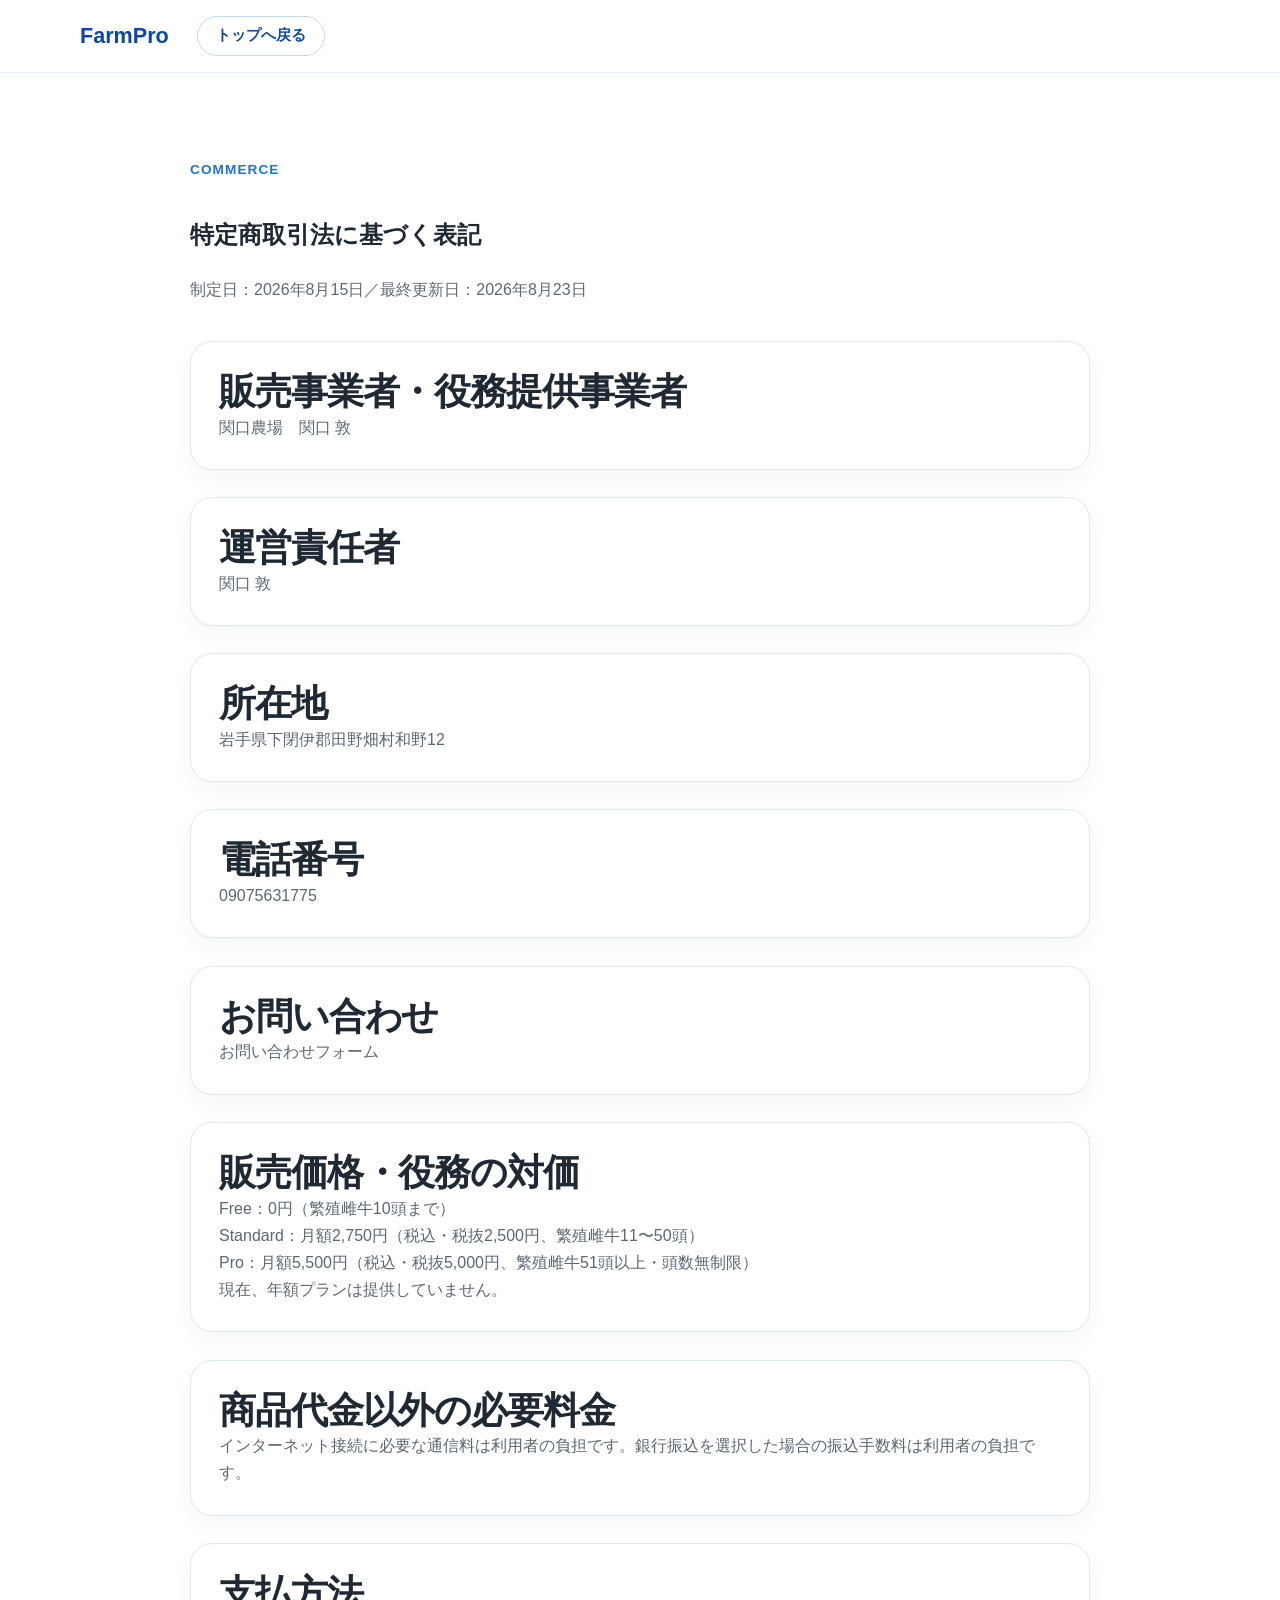
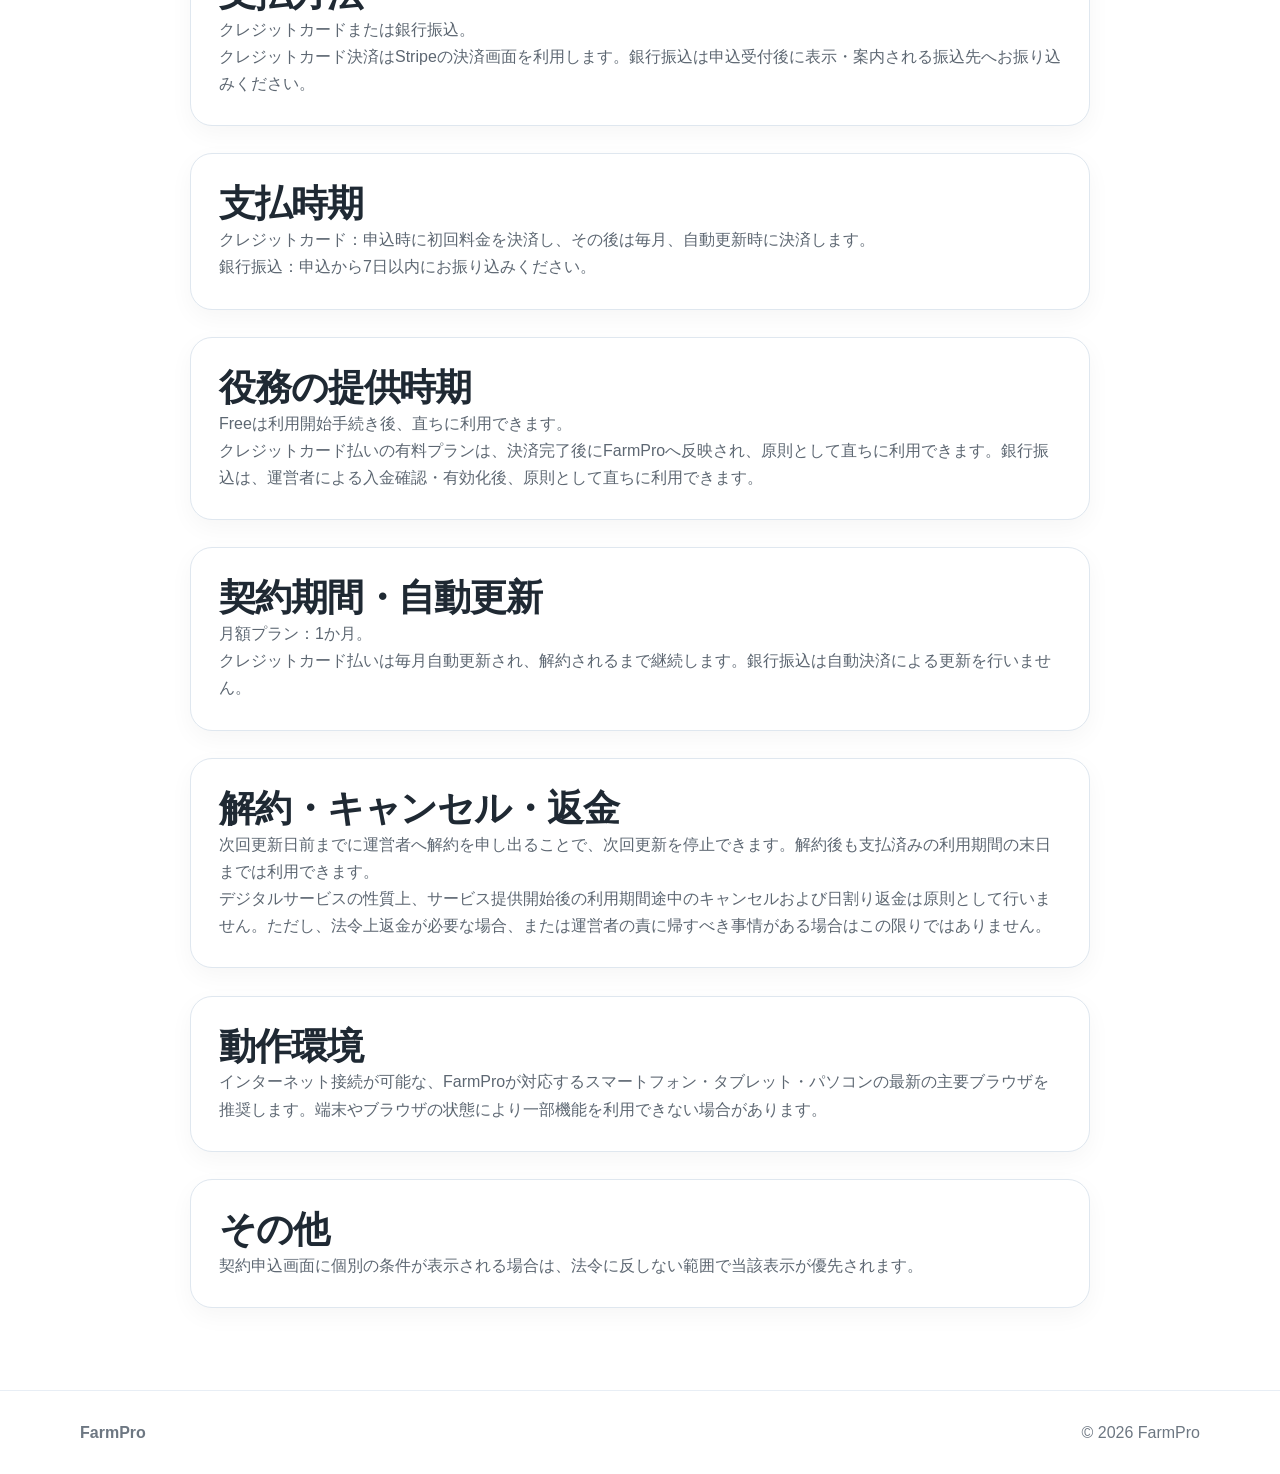
==== commit 3e912f86: "Align commerce page with automatic card activation" ====
--- a/commerce.html
+++ b/commerce.html
@@ -5,43 +5,27 @@
   <meta name="viewport" content="width=device-width, initial-scale=1" />
   <title>特定商取引法に基づく表記｜FarmPro</title>
   <meta name="description" content="FarmPro 特定商取引法に基づく表記" />
-  <link rel="stylesheet" href="styles.css" />
+  <link rel="stylesheet" href="styles.css?v=20260823-2" />
 </head>
 <body>
-  <header class="site-header">
-    <div class="container nav-wrap">
-      <a class="brand" href="index.html">FarmPro</a>
-      <a class="btn btn-small btn-outline" href="index.html">トップへ戻る</a>
-    </div>
-  </header>
-
-  <main>
-    <section class="section">
-      <div class="container" style="max-width:900px">
-        <div class="section-heading left">
-          <span class="eyebrow">COMMERCE</span>
-          <h1>特定商取引法に基づく表記</h1>
-          <p>制定日：2026年8月15日／最終更新日：2026年8月20日</p>
-        </div>
-
-        <div class="card"><h2>販売事業者・役務提供事業者</h2><p>関口農場　関口 敦</p></div><br>
-        <div class="card"><h2>運営責任者</h2><p>関口 敦</p></div><br>
-        <div class="card"><h2>所在地</h2><p>岩手県下閉伊郡田野畑村和野12</p></div><br>
-        <div class="card"><h2>電話番号</h2><p>09075631775</p></div><br>
-        <div class="card"><h2>お問い合わせ</h2><p><a href="https://docs.google.com/forms/d/e/1FAIpQLSfnVbG6EPMSQDvdKe7K1wac4K_58nOxm9KlvoAIsaj_jm-HEA/viewform?usp=header" target="_blank" rel="noopener noreferrer">お問い合わせフォーム</a></p></div><br>
-        <div class="card"><h2>販売価格・役務の対価</h2><p>Free：0円（繁殖雌牛10頭まで）</p><p>Standard：月額2,750円（税込・税抜2,500円、繁殖雌牛11〜50頭）</p><p>Pro：月額5,500円（税込・税抜5,000円、繁殖雌牛51頭以上・頭数無制限）</p><p>現在、年額プランは提供していません。</p></div><br>
-        <div class="card"><h2>商品代金以外の必要料金</h2><p>インターネット接続に必要な通信料は利用者の負担です。銀行振込を選択した場合の振込手数料は利用者の負担です。</p></div><br>
-        <div class="card"><h2>支払方法</h2><p>クレジットカードまたは銀行振込。</p><p>クレジットカード決済はStripeの決済画面を利用します。銀行振込は申込受付後、運営者から振込先をご案内します。</p></div><br>
-        <div class="card"><h2>支払時期</h2><p>クレジットカード：申込時に初回料金を決済し、その後は毎月、自動更新時に決済します。</p><p>銀行振込：運営者が申込受付後に案内する支払期限までにお振り込みください。</p></div><br>
-        <div class="card"><h2>役務の提供時期</h2><p>Freeは利用開始手続き後、直ちに利用できます。有料プランは、カード決済または銀行振込の入金確認後、運営者がプランを有効化し、原則として直ちに利用できます。</p></div><br>
-        <div class="card"><h2>契約期間・自動更新</h2><p>月額プラン：1か月。</p><p>クレジットカード払いは毎月自動更新され、解約されるまで継続します。銀行振込は自動決済による更新を行いません。</p></div><br>
-        <div class="card"><h2>解約・キャンセル・返金</h2><p>次回更新日前までに運営者へ解約を申し出ることで、次回更新を停止できます。解約後も支払済みの利用期間の末日までは利用できます。</p><p>デジタルサービスの性質上、サービス提供開始後の利用期間途中のキャンセルおよび日割り返金は原則として行いません。ただし、法令上返金が必要な場合、または運営者の責に帰すべき事情がある場合はこの限りではありません。</p></div><br>
-        <div class="card"><h2>動作環境</h2><p>インターネット接続が可能な、FarmProが対応するスマートフォン・タブレット・パソコンの最新の主要ブラウザを推奨します。端末やブラウザの状態により一部機能を利用できない場合があります。</p></div><br>
-        <div class="card"><h2>その他</h2><p>契約申込画面に個別の条件が表示される場合は、法令に反しない範囲で当該表示が優先されます。</p></div>
-      </div>
-    </section>
-  </main>
-
+  <header class="site-header"><div class="container nav-wrap"><a class="brand" href="index.html">FarmPro</a><a class="btn btn-small btn-outline" href="index.html">トップへ戻る</a></div></header>
+  <main><section class="section"><div class="container" style="max-width:900px">
+    <div class="section-heading left"><span class="eyebrow">COMMERCE</span><h1>特定商取引法に基づく表記</h1><p>制定日：2026年8月15日／最終更新日：2026年8月23日</p></div>
+    <div class="card"><h2>販売事業者・役務提供事業者</h2><p>関口農場　関口 敦</p></div><br>
+    <div class="card"><h2>運営責任者</h2><p>関口 敦</p></div><br>
+    <div class="card"><h2>所在地</h2><p>岩手県下閉伊郡田野畑村和野12</p></div><br>
+    <div class="card"><h2>電話番号</h2><p>09075631775</p></div><br>
+    <div class="card"><h2>お問い合わせ</h2><p><a href="https://docs.google.com/forms/d/e/1FAIpQLSfnVbG6EPMSQDvdKe7K1wac4K_58nOxm9KlvoAIsaj_jm-HEA/viewform?usp=header" target="_blank" rel="noopener noreferrer">お問い合わせフォーム</a></p></div><br>
+    <div class="card"><h2>販売価格・役務の対価</h2><p>Free：0円（繁殖雌牛10頭まで）</p><p>Standard：月額2,750円（税込・税抜2,500円、繁殖雌牛11〜50頭）</p><p>Pro：月額5,500円（税込・税抜5,000円、繁殖雌牛51頭以上・頭数無制限）</p><p>現在、年額プランは提供していません。</p></div><br>
+    <div class="card"><h2>商品代金以外の必要料金</h2><p>インターネット接続に必要な通信料は利用者の負担です。銀行振込を選択した場合の振込手数料は利用者の負担です。</p></div><br>
+    <div class="card"><h2>支払方法</h2><p>クレジットカードまたは銀行振込。</p><p>クレジットカード決済はStripeの決済画面を利用します。銀行振込は申込受付後に表示・案内される振込先へお振り込みください。</p></div><br>
+    <div class="card"><h2>支払時期</h2><p>クレジットカード：申込時に初回料金を決済し、その後は毎月、自動更新時に決済します。</p><p>銀行振込：申込から7日以内にお振り込みください。</p></div><br>
+    <div class="card"><h2>役務の提供時期</h2><p>Freeは利用開始手続き後、直ちに利用できます。</p><p>クレジットカード払いの有料プランは、決済完了後にFarmProへ反映され、原則として直ちに利用できます。銀行振込は、運営者による入金確認・有効化後、原則として直ちに利用できます。</p></div><br>
+    <div class="card"><h2>契約期間・自動更新</h2><p>月額プラン：1か月。</p><p>クレジットカード払いは毎月自動更新され、解約されるまで継続します。銀行振込は自動決済による更新を行いません。</p></div><br>
+    <div class="card"><h2>解約・キャンセル・返金</h2><p>次回更新日前までに運営者へ解約を申し出ることで、次回更新を停止できます。解約後も支払済みの利用期間の末日までは利用できます。</p><p>デジタルサービスの性質上、サービス提供開始後の利用期間途中のキャンセルおよび日割り返金は原則として行いません。ただし、法令上返金が必要な場合、または運営者の責に帰すべき事情がある場合はこの限りではありません。</p></div><br>
+    <div class="card"><h2>動作環境</h2><p>インターネット接続が可能な、FarmProが対応するスマートフォン・タブレット・パソコンの最新の主要ブラウザを推奨します。端末やブラウザの状態により一部機能を利用できない場合があります。</p></div><br>
+    <div class="card"><h2>その他</h2><p>契約申込画面に個別の条件が表示される場合は、法令に反しない範囲で当該表示が優先されます。</p></div>
+  </div></section></main>
   <footer class="footer"><div class="container footer-row"><strong>FarmPro</strong><span>© 2026 FarmPro</span></div></footer>
 </body>
 </html>
--- a/styles.css
+++ b/styles.css
@@ -1,7 +1,7 @@
 :root{
-  --green:#2f7d32; --green-dark:#1f5d24; --green-soft:#eef7ef;
-  --text:#1f2933; --muted:#667085; --line:#d9e2dc; --bg:#fff;
-  --dark:#15351b; --shadow:0 12px 32px rgba(0,0,0,.08); --radius:22px;
+  --green:#1976d2; --green-dark:#0d47a1; --green-soft:#eef5fc;
+  --text:#1f2933; --muted:#667085; --line:#d9e2ea; --bg:#fff;
+  --dark:#12385f; --shadow:0 12px 32px rgba(0,0,0,.08); --radius:22px;
 }
 *{box-sizing:border-box}
 html{scroll-behavior:smooth;overflow-x:hidden}
@@ -9,45 +9,60 @@
 img{max-width:100%;display:block}
 a{text-decoration:none;color:inherit}
 .container{width:min(1120px,calc(100% - 40px));margin:0 auto}
-.site-header{position:sticky;top:0;z-index:20;background:rgba(255,255,255,.95);backdrop-filter:blur(10px);border-bottom:1px solid #edf1ee}
+.site-header{position:sticky;top:0;z-index:20;background:rgba(255,255,255,.95);backdrop-filter:blur(10px);border-bottom:1px solid #e8eef5}
 .nav-wrap{min-height:72px;display:flex;align-items:center;gap:28px}
 .brand{font-size:1.35rem;font-weight:800;color:var(--green-dark)}
 .nav{display:flex;gap:24px;margin-left:auto}
-.nav a{color:#45504a;font-weight:600}
+.nav a{color:#45505c;font-weight:600}
 .btn{display:inline-flex;align-items:center;justify-content:center;min-height:48px;padding:0 22px;border-radius:999px;font-weight:800;border:1px solid transparent;transition:.2s ease}
 .btn:hover{transform:translateY(-1px)}
 .btn-small{min-height:40px;padding:0 18px;font-size:.92rem}
-.btn-primary{background:var(--green);color:white;box-shadow:0 8px 20px rgba(47,125,50,.18)}
-.btn-secondary{border-color:#a9c7ad;color:var(--green-dark);background:white}
-.btn-outline{border-color:#c9d7cc;color:var(--green-dark)}
+.btn-primary{background:var(--green);color:white;box-shadow:0 8px 20px rgba(25,118,210,.18)}
+.btn-secondary{border-color:#a9c7e6;color:var(--green-dark);background:white}
+.btn-outline{border-color:#c5d7e8;color:var(--green-dark)}
 .btn-white{background:white;color:var(--green-dark)}
 .full{width:100%}
-.hero{padding:86px 0 72px;background:linear-gradient(180deg,#fbfefb,#f2f8f3)}
+.hero{padding:86px 0 72px;background:linear-gradient(180deg,#fbfdff,#f1f6fc)}
 .hero-grid{display:grid;grid-template-columns:1.02fr .98fr;gap:42px;align-items:center}
+.farmer-made{margin:0 0 8px;font-size:1rem;font-weight:900;color:var(--green-dark);letter-spacing:.02em}
 .eyebrow{display:inline-block;font-size:.85rem;font-weight:800;letter-spacing:.08em;color:var(--green);margin-bottom:14px}
-.eyebrow.light{color:#cde9d0}
+.eyebrow.light{color:#cfe5fa}
 .hero h1,.section h2,.cta h2{margin:0;font-weight:900;letter-spacing:-.03em;line-height:1.18}
 .hero h1{font-size:clamp(2.15rem,3.75vw,3.65rem)}
 .hero h1 .hero-line{display:block;white-space:nowrap}
 .hero h1 .hero-line-accent{color:var(--green)}
-.hero-lead{font-size:1.15rem;color:#4e5a53;margin:24px 0 28px}
+.hero-lead{font-size:1.15rem;color:#4e5864;margin:24px 0 28px}
 .hero-actions{display:flex;gap:12px;flex-wrap:wrap}
 .microcopy{font-size:.9rem;color:var(--muted);margin-top:14px}
-.hero-visual{position:relative;min-height:445px;display:flex;align-items:center;justify-content:center;padding:24px 8px 34px 72px}
-.screen-backdrop{width:94%;background:white;border:1px solid #e3eae5;border-radius:28px;padding:12px;box-shadow:0 18px 42px rgba(0,0,0,.10);transform:translate(1%, -1%)}
-.screen-backdrop img{border-radius:18px}
-.app-preview{position:absolute;left:-8px;bottom:6px;width:38%;min-width:178px;max-width:218px;background:white;border:6px solid #17201a;border-radius:32px;box-shadow:0 22px 46px rgba(0,0,0,.22);overflow:hidden;transform:rotate(-1deg);z-index:2}
+.hero-visual{position:relative;min-height:445px;display:flex;align-items:center;justify-content:center;padding:24px 8px 34px 54px}
+.screen-backdrop{width:94%;background:white;border:1px solid #dfe8f1;border-radius:28px;padding:12px;box-shadow:0 18px 42px rgba(0,0,0,.10);transform:translate(1%,-1%)}
+.desktop-mockup{width:96%;min-height:340px;overflow:hidden;padding:0;background:#fff;border:1px solid #dbe7f2;border-radius:24px;box-shadow:0 20px 48px rgba(25,71,120,.14);transform:translate(3%,0)}
+.desktop-topbar{min-height:42px;background:#1976d2;color:#fff;padding:0 16px;display:flex;justify-content:space-between;align-items:center;font-size:.66rem;font-weight:800;white-space:nowrap}
+.desktop-topbar strong{font-size:.88rem}
+.desktop-nav{display:flex;align-items:center;gap:7px;min-height:35px;padding:6px 12px;border-bottom:1px solid #dce6ef;background:#f8fbff;white-space:nowrap;overflow:hidden}
+.desktop-nav span{display:inline-flex;align-items:center;justify-content:center;min-height:22px;padding:2px 8px;border:1px solid #c8dced;border-radius:999px;color:#31546f;background:#fff;font-size:.43rem;font-weight:800;line-height:1}
+.desktop-nav span:first-child{background:#1976d2;color:#fff;border-color:#1976d2}
+.desktop-body{padding:15px 16px 16px;background:#fff}
+.desktop-body h3{margin:0 0 2px;font-size:.86rem;line-height:1.3;color:#1f2933}
+.desktop-body>p{margin:0 0 11px;font-size:.5rem;line-height:1.5;color:#6b7280}
+.desktop-status,.desktop-summary{display:grid;grid-template-columns:repeat(4,minmax(0,1fr));gap:7px;margin:0 0 7px}
+.desktop-status div,.desktop-summary div{min-width:0;border:1px solid #dbe7f2;border-radius:8px;background:#fff;padding:7px 6px;overflow:hidden}
+.desktop-status span,.desktop-summary span{display:block;overflow:hidden;text-overflow:ellipsis;white-space:nowrap;color:#6b7280;font-size:.42rem;line-height:1.35}
+.desktop-status strong,.desktop-summary strong{display:block;margin-top:2px;overflow:hidden;text-overflow:ellipsis;white-space:nowrap;color:#1f2933;font-size:.64rem;line-height:1.25}
+.desktop-summary strong{color:#0d47a1}
+.desktop-action{margin-top:2px;border:1px solid #9fc3e8;color:#1565c0;background:#f8fbff;border-radius:7px;text-align:center;padding:5px;font-size:.44rem;line-height:1.2;font-weight:800}
+.app-preview{position:absolute;left:-2px;bottom:4px;width:36%;min-width:178px;max-width:205px;background:white;border:6px solid #17202a;border-radius:32px;box-shadow:0 22px 46px rgba(0,0,0,.22);overflow:hidden;transform:rotate(-1deg);z-index:2}
 .app-preview-top{background:var(--green);color:white;padding:14px 10px 10px;display:flex;align-items:center;justify-content:space-between;gap:8px;font-size:.62rem;font-weight:800}
 .app-preview-top strong{font-size:.72rem;white-space:nowrap}
 .app-preview-top span{border:1px solid rgba(255,255,255,.75);border-radius:999px;padding:3px 7px;white-space:nowrap}
-.app-preview-body{padding:14px 12px 16px;background:#fafcfb;min-height:292px}
-.app-preview-kicker{margin:0 0 2px;font-size:.82rem;font-weight:900;color:#202724}
-.app-preview-text{margin:0 0 12px;font-size:.58rem;line-height:1.45;color:#6a746e}
+.app-preview-body{padding:14px 12px 16px;background:#fafcff;min-height:292px}
+.app-preview-kicker{margin:0 0 2px;font-size:.82rem;font-weight:900;color:#20272e}
+.app-preview-text{margin:0 0 12px;font-size:.58rem;line-height:1.45;color:#6a7480}
 .app-preview-grid{display:grid;grid-template-columns:1fr 1fr;gap:7px}
-.app-preview-grid div,.app-preview-wide{background:white;border:1px solid #dfe6e1;border-radius:10px;padding:9px 8px}
-.app-preview-grid span,.app-preview-wide span{display:block;font-size:.55rem;color:#68736c}
-.app-preview-grid strong,.app-preview-wide strong{display:block;font-size:.9rem;color:#202724;margin-top:2px}
-.app-preview-wide{margin-top:7px;border-color:#cfe4d2;background:#f5fbf6}
+.app-preview-grid div,.app-preview-wide{background:white;border:1px solid #dfe6ee;border-radius:10px;padding:9px 8px}
+.app-preview-grid span,.app-preview-wide span{display:block;font-size:.55rem;color:#687380}
+.app-preview-grid strong,.app-preview-wide strong{display:block;font-size:.9rem;color:#20272e;margin-top:2px}
+.app-preview-wide{margin-top:7px;border-color:#cee0f2;background:#f5f9fd}
 .app-preview-wide strong{color:var(--green-dark)}
 .section{padding:82px 0}
 .section-soft{background:var(--green-soft)}
@@ -57,84 +72,32 @@
 .section h2,.cta h2{font-size:clamp(1.9rem,2.9vw,2.7rem)}
 #breeding h2{font-size:clamp(1.85rem,2.55vw,2.45rem);word-break:keep-all;overflow-wrap:normal}
 .section-dark h2{font-size:clamp(1.8rem,2.45vw,2.35rem);word-break:keep-all;overflow-wrap:normal}
-.section-heading p,.lead{color:#5f6b64}
-.light-text{color:#d9e6dc}
+.section-heading p,.lead{color:#5f6974}
+.light-text{color:#d9e6f2}
 .cards.three{display:grid;grid-template-columns:repeat(3,1fr);gap:20px}
-.card{background:white;border:1px solid #e1e8e3;border-radius:var(--radius);padding:28px;box-shadow:0 8px 24px rgba(0,0,0,.04)}
-.card h3{margin:16px 0 8px;font-size:1.35rem}
-.card p{margin:0;color:#5d675f}
+.card{background:white;border:1px solid #dfe7ef;border-radius:var(--radius);padding:28px;box-shadow:0 8px 24px rgba(0,0,0,.04)}
+.card h3{margin:16px 0 8px;font-size:1.35rem}.card p{margin:0;color:#5d6772}
 .icon{width:48px;height:48px;border-radius:14px;background:var(--green-soft);color:var(--green-dark);display:grid;place-items:center;font-weight:900}
-.split{display:grid;grid-template-columns:1fr 1fr;gap:48px;align-items:center}
-.split>*{min-width:0}
-.reverse{direction:rtl}.reverse>*{direction:ltr}
-.check-list{list-style:none;padding:0;margin:24px 0 0}
-.check-list li{padding:8px 0 8px 30px;position:relative}
-.check-list li:before{content:"✓";position:absolute;left:0;color:var(--green);font-weight:900}
-.flow-card{display:flex;flex-wrap:wrap;gap:10px;align-items:center;padding:26px;background:#f7faf8;border:1px solid #e1e9e3;border-radius:var(--radius)}
-.flow-step{padding:12px 16px;border-radius:14px;background:white;border:1px solid #d8e2da;font-weight:800}
-.flow-step.emphasis{background:var(--green);color:white}
-.dark-panel{background:rgba(255,255,255,.08);border:1px solid rgba(255,255,255,.12);border-radius:var(--radius);padding:30px;max-width:100%}
-.dark-panel h3{font-size:1.5rem;margin-top:0}
+.split{display:grid;grid-template-columns:1fr 1fr;gap:48px;align-items:center}.split>*{min-width:0}.reverse{direction:rtl}.reverse>*{direction:ltr}
+.check-list{list-style:none;padding:0;margin:24px 0 0}.check-list li{padding:8px 0 8px 30px;position:relative}.check-list li:before{content:"✓";position:absolute;left:0;color:var(--green);font-weight:900}
+.flow-card{display:flex;flex-wrap:wrap;gap:10px;align-items:center;padding:26px;background:#f7fafe;border:1px solid #dfe8f1;border-radius:var(--radius)}
+.flow-step{padding:12px 16px;border-radius:14px;background:white;border:1px solid #d5e1ec;font-weight:800}.flow-step.emphasis{background:var(--green);color:white}
+.dark-panel{background:rgba(255,255,255,.08);border:1px solid rgba(255,255,255,.12);border-radius:var(--radius);padding:30px;max-width:100%}.dark-panel h3{font-size:1.5rem;margin-top:0}
 .pricing-grid{display:grid;grid-template-columns:repeat(3,1fr);gap:20px;align-items:stretch}
-.price-card{position:relative;background:white;border:1px solid #dde5df;border-radius:var(--radius);padding:30px;display:flex;flex-direction:column;box-shadow:0 8px 24px rgba(0,0,0,.04)}
-.price-card.featured{border:2px solid var(--green);transform:translateY(-8px)}
-.badge{position:absolute;top:-14px;left:24px;background:var(--green);color:white;padding:5px 12px;border-radius:999px;font-size:.8rem;font-weight:800}
-.plan-name{font-size:1.05rem;font-weight:900;color:var(--green-dark)}
-.price{display:flex;align-items:baseline;gap:6px;margin:12px 0 2px}
-.price strong{font-size:2.7rem;line-height:1}
-.price span{color:#526057}
-.tax{font-size:.9rem;color:var(--muted);margin:0 0 12px}
-.plan-desc{font-weight:700;margin:10px 0}
-.price-card ul{padding-left:20px;color:#536058;flex:1}
-.price-card li{margin:8px 0}
-.faq-wrap{max-width:860px}
-details{background:white;border:1px solid #dde6df;border-radius:16px;padding:18px 20px;margin:12px 0}
-summary{font-weight:800;cursor:pointer;outline:none;border-radius:10px}
-summary:focus-visible{outline:3px solid rgba(47,125,50,.28);outline-offset:5px}
-details p{color:#5a665e;margin-bottom:0}
-.cta{padding:78px 0;background:var(--green);color:white;text-align:center}
-.cta p{font-size:1.05rem}
-.microcopy.light{color:#e6f1e8}
-.footer{padding:28px 0;border-top:1px solid #edf0ee}
-.footer-row{display:flex;justify-content:space-between;color:#6d7770}
+.price-card{position:relative;background:white;border:1px solid #dce5ee;border-radius:var(--radius);padding:30px;display:flex;flex-direction:column;box-shadow:0 8px 24px rgba(0,0,0,.04)}
+.price-card.featured{border:2px solid var(--green);transform:translateY(-8px)}.badge{position:absolute;top:-14px;left:24px;background:var(--green);color:white;padding:5px 12px;border-radius:999px;font-size:.8rem;font-weight:800}
+.plan-name{font-size:1.05rem;font-weight:900;color:var(--green-dark)}.price{display:flex;align-items:baseline;gap:6px;margin:12px 0 2px}.price strong{font-size:2.7rem;line-height:1}.price span{color:#52606c}.tax{font-size:.9rem;color:var(--muted);margin:0 0 12px}.plan-desc{font-weight:700;margin:10px 0}.price-card ul{padding-left:20px;color:#53606c;flex:1}.price-card li{margin:8px 0}
+.faq-wrap{max-width:860px}details{background:white;border:1px solid #dce6ef;border-radius:16px;padding:18px 20px;margin:12px 0}summary{font-weight:800;cursor:pointer;outline:none;border-radius:10px}summary:focus-visible{outline:3px solid rgba(25,118,210,.28);outline-offset:5px}details p{color:#5a6672;margin-bottom:0}
+.cta{padding:78px 0;background:var(--green);color:white;text-align:center}.cta p{font-size:1.05rem}.microcopy.light{color:#e6f1fb}
+.footer{padding:28px 0;border-top:1px solid #e8eef5}.footer-row{display:flex;justify-content:space-between;color:#6d7782}
 @media (max-width:900px){
-  .nav{display:none}.nav-wrap{justify-content:space-between}
-  .hero{padding-top:56px}
-  .hero-grid,.split,.pricing-grid,.cards.three{grid-template-columns:1fr}
-  .hero-grid{gap:34px}.reverse{direction:ltr}.price-card.featured{transform:none}
-  .hero h1 .hero-line{white-space:normal}
-  #breeding h2,.section-dark h2{word-break:normal;overflow-wrap:anywhere}
-  .section-dark .split{width:100%;gap:28px}
-  .section-dark .split>div{width:100%;max-width:100%}
-  .section-dark .lead,.section-dark h2,.dark-panel h3,.dark-panel p{max-width:100%;white-space:normal}
-  .hero-visual{min-height:410px;max-width:620px;margin:0 auto;width:100%;padding-left:68px}
+  .nav{display:none}.nav-wrap{justify-content:space-between}.hero{padding-top:56px}.hero-grid,.split,.pricing-grid,.cards.three{grid-template-columns:1fr}.hero-grid{gap:34px}.reverse{direction:ltr}.price-card.featured{transform:none}.hero h1 .hero-line{white-space:normal}
+  #breeding h2,.section-dark h2{word-break:normal;overflow-wrap:anywhere}.section-dark .split{width:100%;gap:28px}.section-dark .split>div{width:100%;max-width:100%}.section-dark .lead,.section-dark h2,.dark-panel h3,.dark-panel p{max-width:100%;white-space:normal}
+  .hero-visual{min-height:410px;max-width:620px;margin:0 auto;width:100%;padding-left:58px}.desktop-mockup{width:94%;transform:translate(2%,0)}
 }
 @media (max-width:560px){
-  .container{width:min(100% - 24px,1120px)}
-  .site-header .btn-outline{display:none}
-  .hero{padding:42px 0 52px}
-  .hero h1{font-size:2.2rem}
-  .hero-lead{font-size:1rem}
-  .hero-actions{flex-direction:column}
-  .hero-actions .btn{width:100%}
-  .hero-visual{min-height:315px;padding:10px 0 34px 48px}
-  .screen-backdrop{width:96%;padding:8px;border-radius:20px;transform:translate(0,0)}
-  .screen-backdrop img{border-radius:13px}
-  .app-preview{left:0;width:38%;min-width:124px;border-width:4px;border-radius:22px}
-  .app-preview-top{padding:10px 7px 7px;font-size:.48rem}
-  .app-preview-top strong{font-size:.55rem}
-  .app-preview-body{padding:10px 8px 12px;min-height:212px}
-  .app-preview-kicker{font-size:.62rem}
-  .app-preview-text{font-size:.45rem;margin-bottom:8px}
-  .app-preview-grid{gap:5px}
-  .app-preview-grid div,.app-preview-wide{padding:6px 5px;border-radius:7px}
-  .app-preview-grid span,.app-preview-wide span{font-size:.42rem}
-  .app-preview-grid strong,.app-preview-wide strong{font-size:.66rem}
-  .section{padding:58px 0}
-  .section h2,.cta h2{font-size:2rem}
-  #breeding h2,.section-dark h2{font-size:1.75rem}
-  .dark-panel{padding:22px}
-  .dark-panel h3{font-size:1.35rem}
-  .card,.price-card{padding:22px}
-  .footer-row{gap:12px;flex-direction:column}
+  .container{width:min(100% - 24px,1120px)}.site-header .btn-outline{display:none}.hero{padding:42px 0 52px}.hero h1{font-size:2.2rem}.hero-lead{font-size:1rem}.hero-actions{flex-direction:column}.hero-actions .btn{width:100%}
+  .hero-visual{min-height:315px;padding:10px 0 34px 44px}.desktop-mockup{min-height:235px;width:96%;border-radius:18px;transform:translate(0,0)}.desktop-topbar{min-height:30px;padding:0 9px;font-size:.45rem}.desktop-topbar strong{font-size:.58rem}.desktop-nav{min-height:25px;gap:4px;padding:4px 7px}.desktop-nav span{min-height:16px;padding:1px 5px;font-size:.29rem}.desktop-body{padding:9px}.desktop-body h3{font-size:.58rem}.desktop-body>p{font-size:.34rem;margin-bottom:6px}.desktop-status,.desktop-summary{gap:4px;margin-bottom:4px}.desktop-status div,.desktop-summary div{padding:4px 3px;border-radius:5px}.desktop-status span,.desktop-summary span{font-size:.27rem}.desktop-status strong,.desktop-summary strong{font-size:.42rem}.desktop-action{padding:3px;font-size:.29rem}
+  .app-preview{left:0;width:37%;min-width:124px;max-width:132px;border-width:4px;border-radius:22px}.app-preview-top{padding:10px 7px 7px;font-size:.48rem}.app-preview-top strong{font-size:.55rem}.app-preview-body{padding:10px 8px 12px;min-height:212px}.app-preview-kicker{font-size:.62rem}.app-preview-text{font-size:.45rem;margin-bottom:8px}.app-preview-grid{gap:5px}.app-preview-grid div,.app-preview-wide{padding:6px 5px;border-radius:7px}.app-preview-grid span,.app-preview-wide span{font-size:.42rem}.app-preview-grid strong,.app-preview-wide strong{font-size:.66rem}
+  .section{padding:58px 0}.section h2,.cta h2{font-size:2rem}#breeding h2,.section-dark h2{font-size:1.75rem}.dark-panel{padding:22px}.dark-panel h3{font-size:1.35rem}.card,.price-card{padding:22px}.footer-row{gap:12px;flex-direction:column}
 }
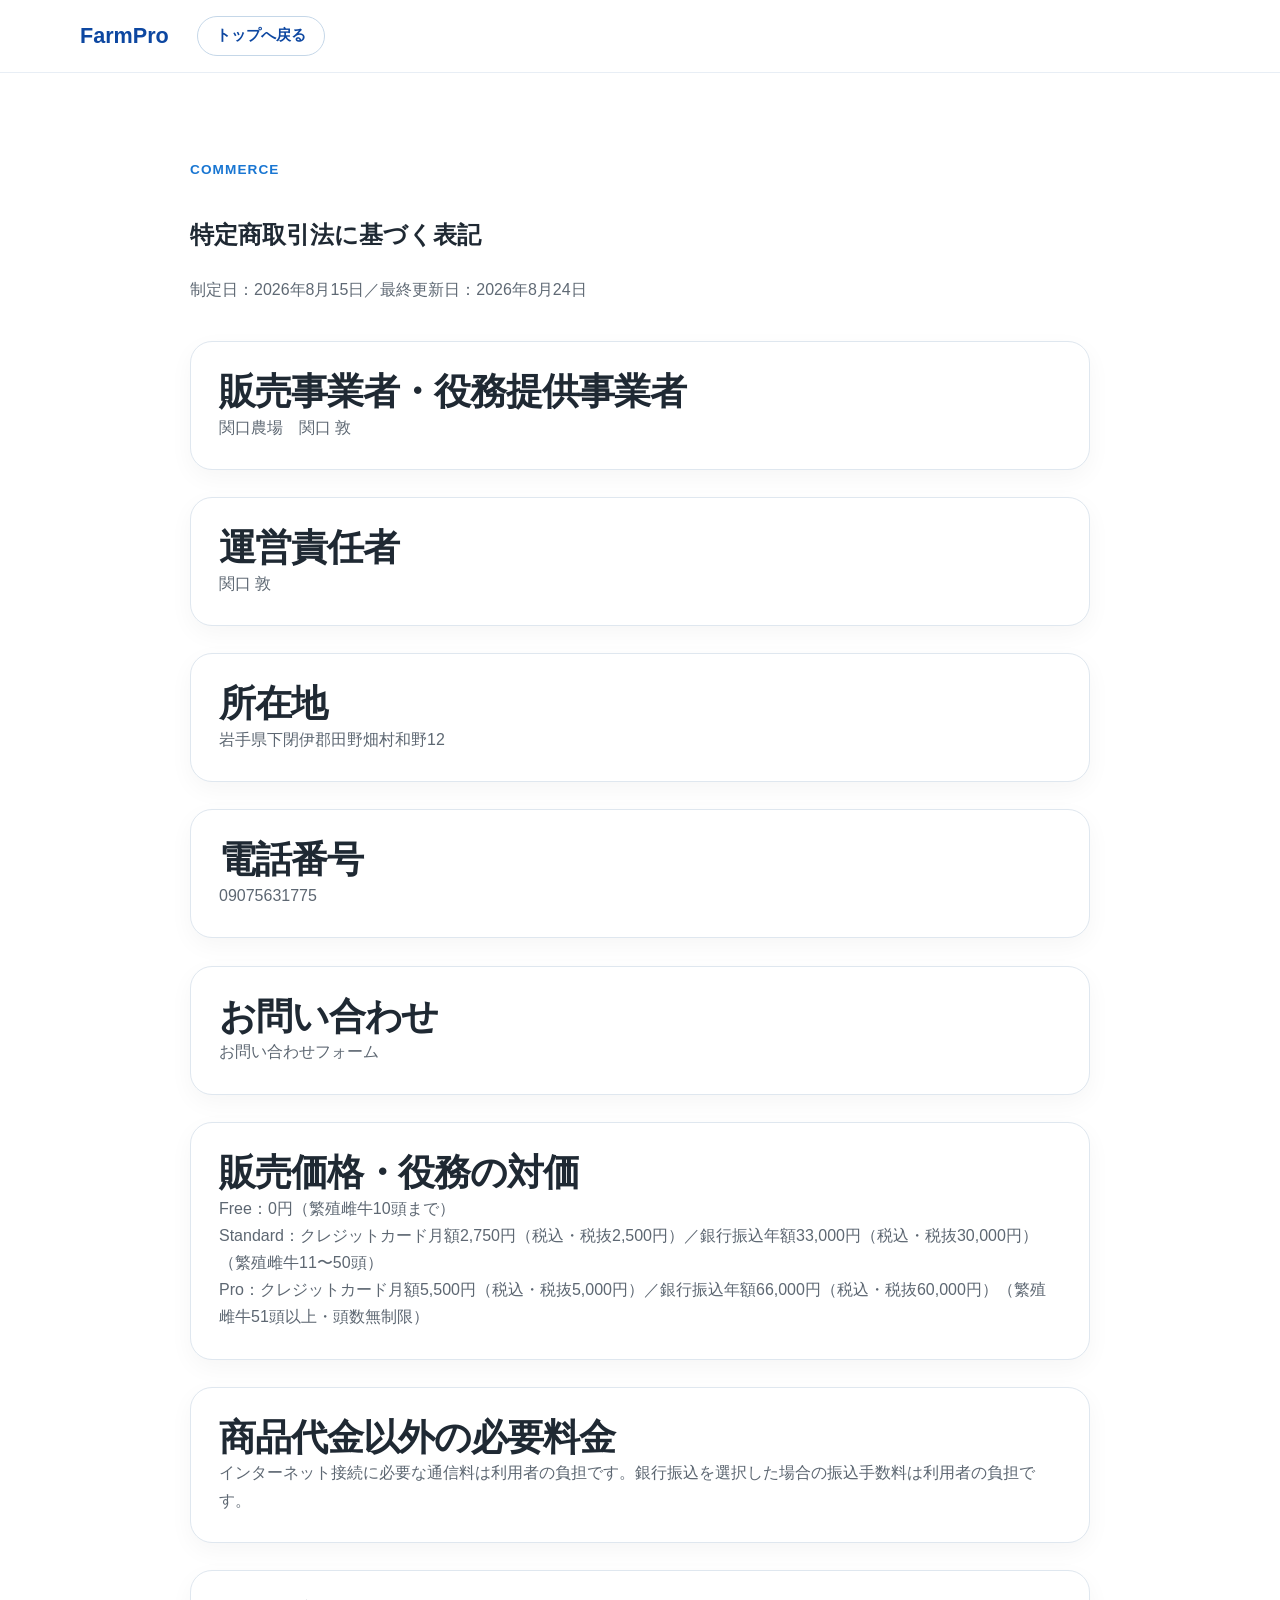
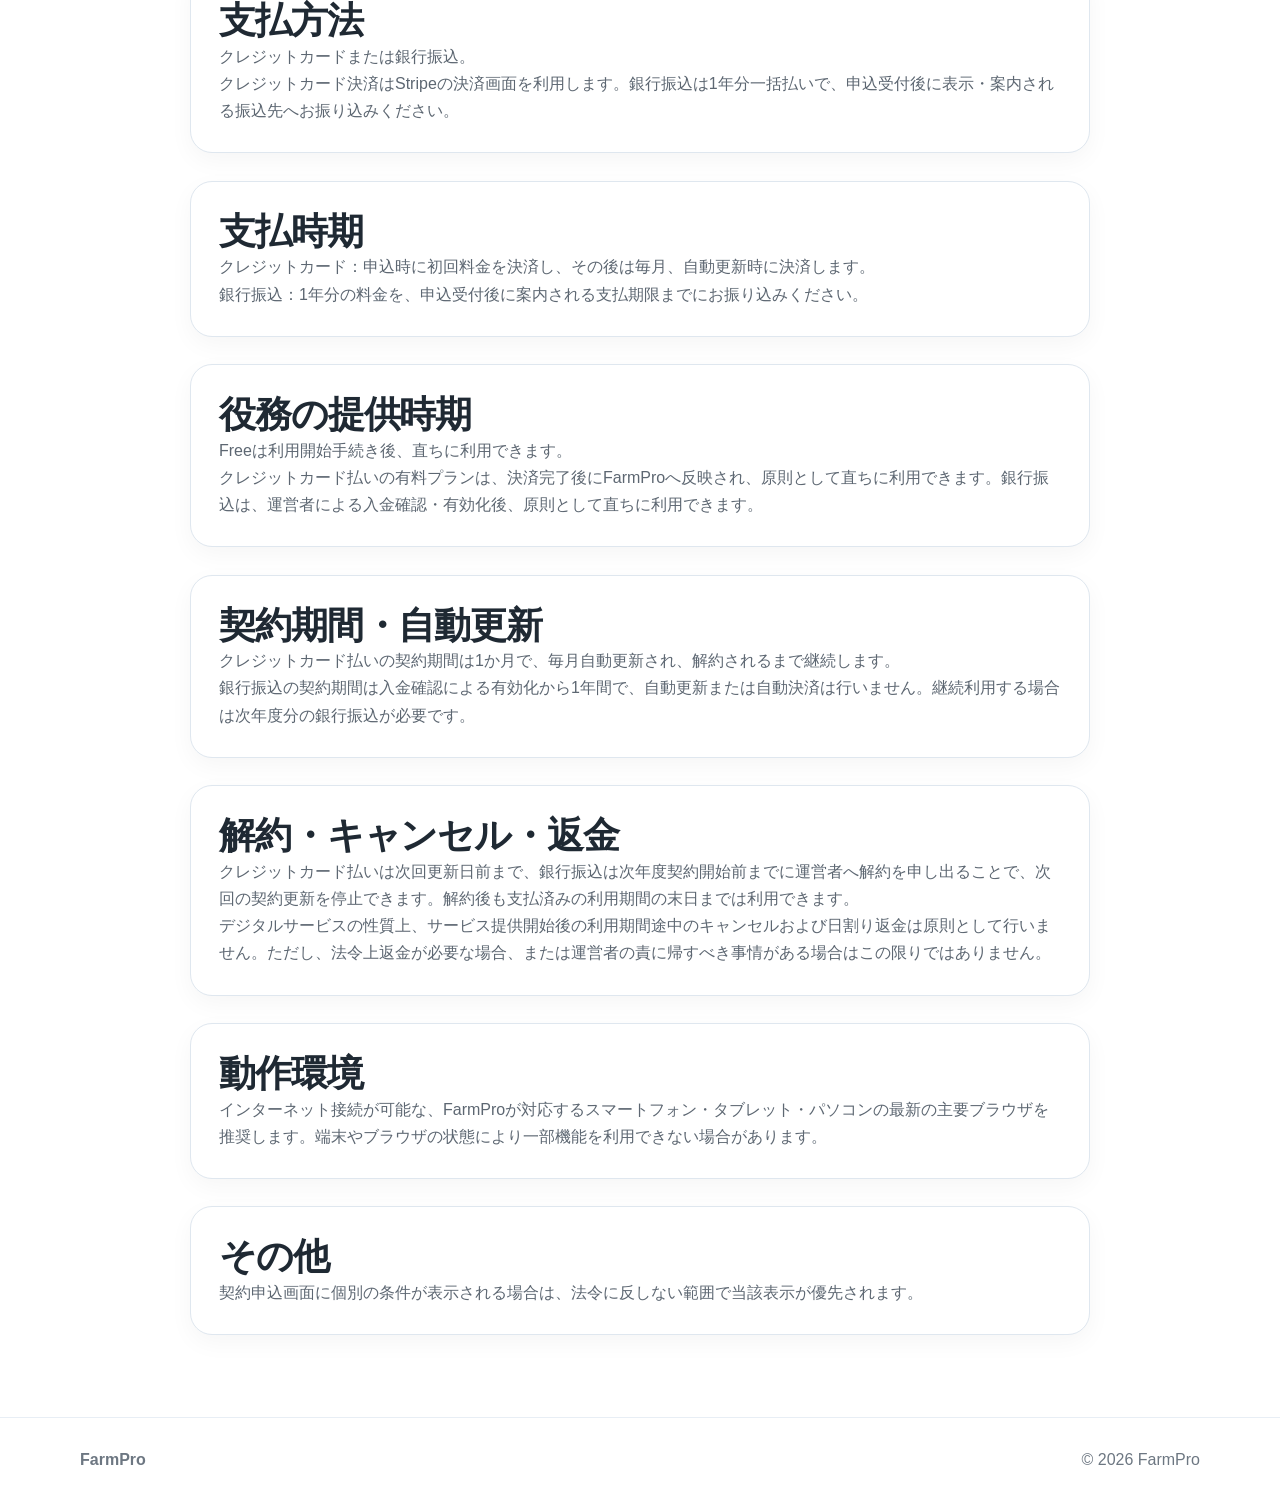
==== commit 298a31da: "Update site commerce terms for yearly bank transfer" ====
--- a/commerce.html
+++ b/commerce.html
@@ -10,19 +10,19 @@
 <body>
   <header class="site-header"><div class="container nav-wrap"><a class="brand" href="index.html">FarmPro</a><a class="btn btn-small btn-outline" href="index.html">トップへ戻る</a></div></header>
   <main><section class="section"><div class="container" style="max-width:900px">
-    <div class="section-heading left"><span class="eyebrow">COMMERCE</span><h1>特定商取引法に基づく表記</h1><p>制定日：2026年8月15日／最終更新日：2026年8月23日</p></div>
+    <div class="section-heading left"><span class="eyebrow">COMMERCE</span><h1>特定商取引法に基づく表記</h1><p>制定日：2026年8月15日／最終更新日：2026年8月24日</p></div>
     <div class="card"><h2>販売事業者・役務提供事業者</h2><p>関口農場　関口 敦</p></div><br>
     <div class="card"><h2>運営責任者</h2><p>関口 敦</p></div><br>
     <div class="card"><h2>所在地</h2><p>岩手県下閉伊郡田野畑村和野12</p></div><br>
     <div class="card"><h2>電話番号</h2><p>09075631775</p></div><br>
     <div class="card"><h2>お問い合わせ</h2><p><a href="https://docs.google.com/forms/d/e/1FAIpQLSfnVbG6EPMSQDvdKe7K1wac4K_58nOxm9KlvoAIsaj_jm-HEA/viewform?usp=header" target="_blank" rel="noopener noreferrer">お問い合わせフォーム</a></p></div><br>
-    <div class="card"><h2>販売価格・役務の対価</h2><p>Free：0円（繁殖雌牛10頭まで）</p><p>Standard：月額2,750円（税込・税抜2,500円、繁殖雌牛11〜50頭）</p><p>Pro：月額5,500円（税込・税抜5,000円、繁殖雌牛51頭以上・頭数無制限）</p><p>現在、年額プランは提供していません。</p></div><br>
+    <div class="card"><h2>販売価格・役務の対価</h2><p>Free：0円（繁殖雌牛10頭まで）</p><p>Standard：クレジットカード月額2,750円（税込・税抜2,500円）／銀行振込年額33,000円（税込・税抜30,000円）（繁殖雌牛11〜50頭）</p><p>Pro：クレジットカード月額5,500円（税込・税抜5,000円）／銀行振込年額66,000円（税込・税抜60,000円）（繁殖雌牛51頭以上・頭数無制限）</p></div><br>
     <div class="card"><h2>商品代金以外の必要料金</h2><p>インターネット接続に必要な通信料は利用者の負担です。銀行振込を選択した場合の振込手数料は利用者の負担です。</p></div><br>
-    <div class="card"><h2>支払方法</h2><p>クレジットカードまたは銀行振込。</p><p>クレジットカード決済はStripeの決済画面を利用します。銀行振込は申込受付後に表示・案内される振込先へお振り込みください。</p></div><br>
-    <div class="card"><h2>支払時期</h2><p>クレジットカード：申込時に初回料金を決済し、その後は毎月、自動更新時に決済します。</p><p>銀行振込：申込から7日以内にお振り込みください。</p></div><br>
+    <div class="card"><h2>支払方法</h2><p>クレジットカードまたは銀行振込。</p><p>クレジットカード決済はStripeの決済画面を利用します。銀行振込は1年分一括払いで、申込受付後に表示・案内される振込先へお振り込みください。</p></div><br>
+    <div class="card"><h2>支払時期</h2><p>クレジットカード：申込時に初回料金を決済し、その後は毎月、自動更新時に決済します。</p><p>銀行振込：1年分の料金を、申込受付後に案内される支払期限までにお振り込みください。</p></div><br>
     <div class="card"><h2>役務の提供時期</h2><p>Freeは利用開始手続き後、直ちに利用できます。</p><p>クレジットカード払いの有料プランは、決済完了後にFarmProへ反映され、原則として直ちに利用できます。銀行振込は、運営者による入金確認・有効化後、原則として直ちに利用できます。</p></div><br>
-    <div class="card"><h2>契約期間・自動更新</h2><p>月額プラン：1か月。</p><p>クレジットカード払いは毎月自動更新され、解約されるまで継続します。銀行振込は自動決済による更新を行いません。</p></div><br>
-    <div class="card"><h2>解約・キャンセル・返金</h2><p>次回更新日前までに運営者へ解約を申し出ることで、次回更新を停止できます。解約後も支払済みの利用期間の末日までは利用できます。</p><p>デジタルサービスの性質上、サービス提供開始後の利用期間途中のキャンセルおよび日割り返金は原則として行いません。ただし、法令上返金が必要な場合、または運営者の責に帰すべき事情がある場合はこの限りではありません。</p></div><br>
+    <div class="card"><h2>契約期間・自動更新</h2><p>クレジットカード払いの契約期間は1か月で、毎月自動更新され、解約されるまで継続します。</p><p>銀行振込の契約期間は入金確認による有効化から1年間で、自動更新または自動決済は行いません。継続利用する場合は次年度分の銀行振込が必要です。</p></div><br>
+    <div class="card"><h2>解約・キャンセル・返金</h2><p>クレジットカード払いは次回更新日前まで、銀行振込は次年度契約開始前までに運営者へ解約を申し出ることで、次回の契約更新を停止できます。解約後も支払済みの利用期間の末日までは利用できます。</p><p>デジタルサービスの性質上、サービス提供開始後の利用期間途中のキャンセルおよび日割り返金は原則として行いません。ただし、法令上返金が必要な場合、または運営者の責に帰すべき事情がある場合はこの限りではありません。</p></div><br>
     <div class="card"><h2>動作環境</h2><p>インターネット接続が可能な、FarmProが対応するスマートフォン・タブレット・パソコンの最新の主要ブラウザを推奨します。端末やブラウザの状態により一部機能を利用できない場合があります。</p></div><br>
     <div class="card"><h2>その他</h2><p>契約申込画面に個別の条件が表示される場合は、法令に反しない範囲で当該表示が優先されます。</p></div>
   </div></section></main>
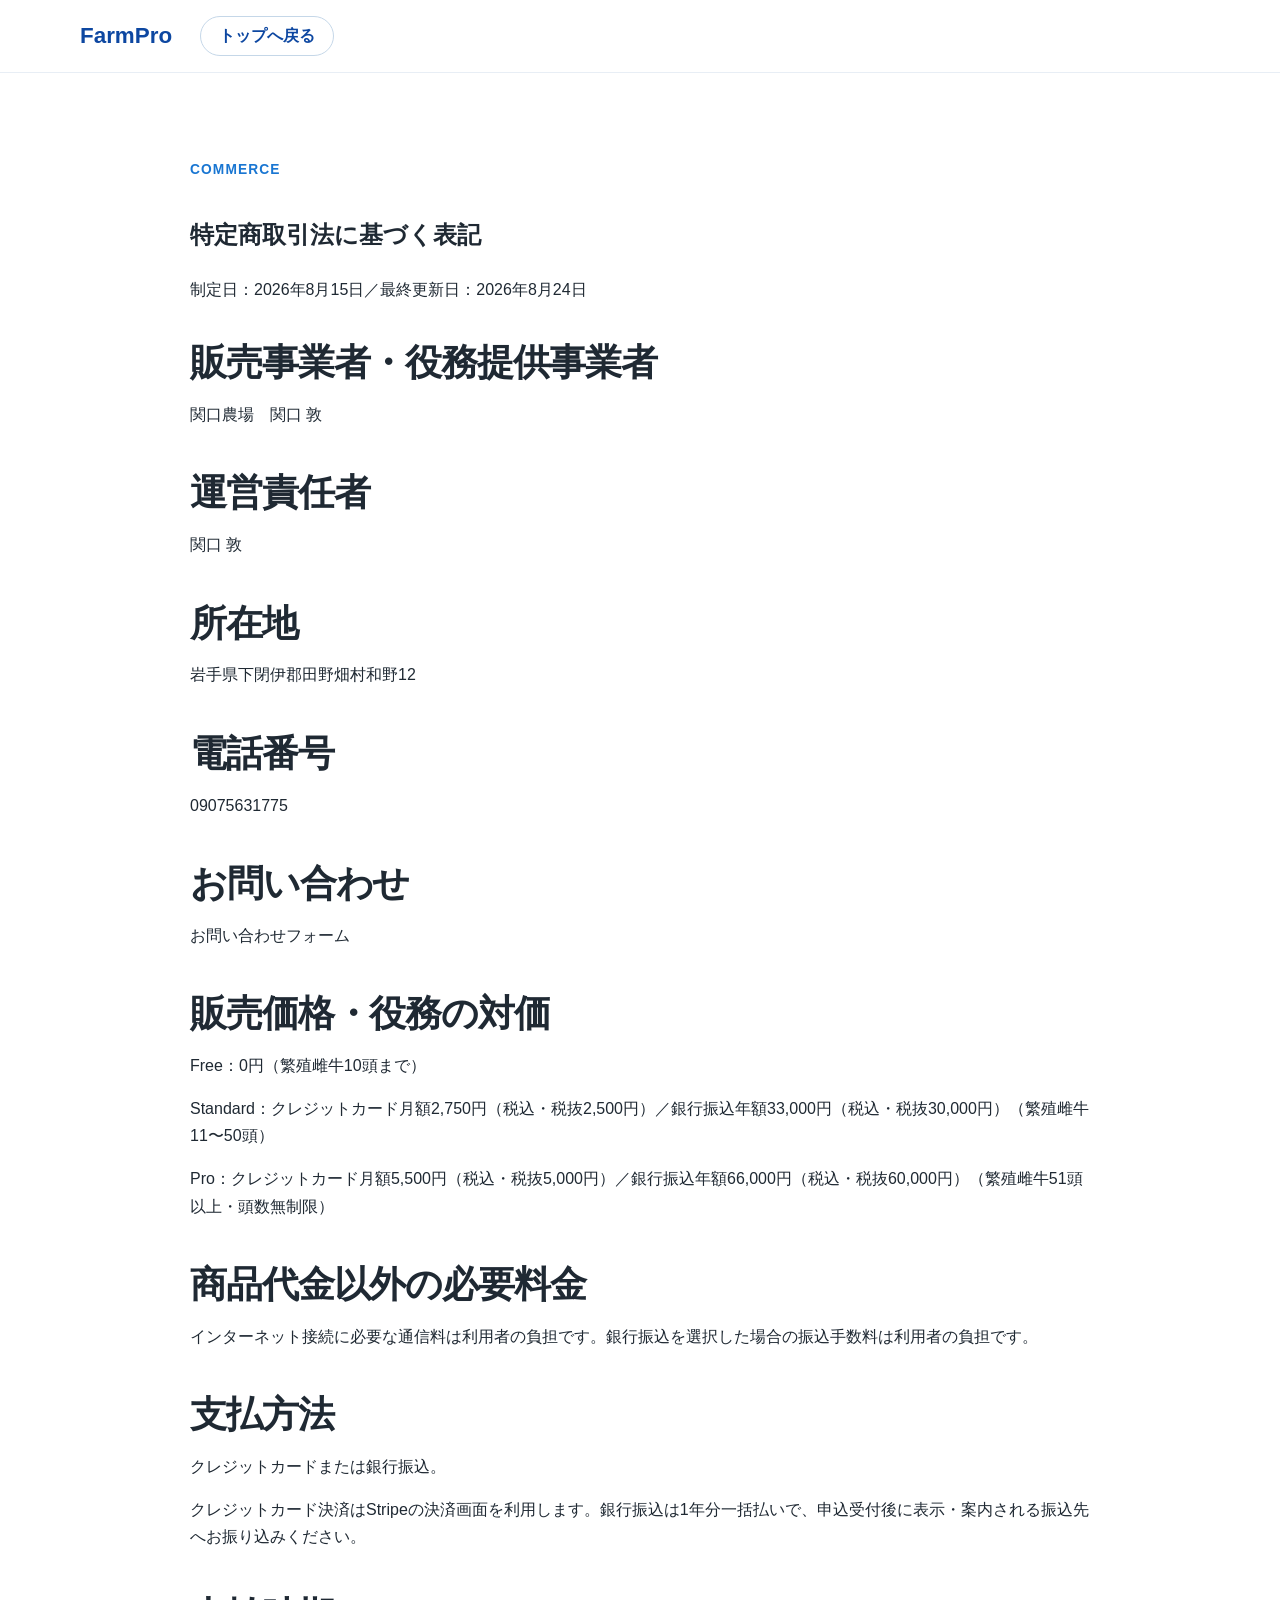
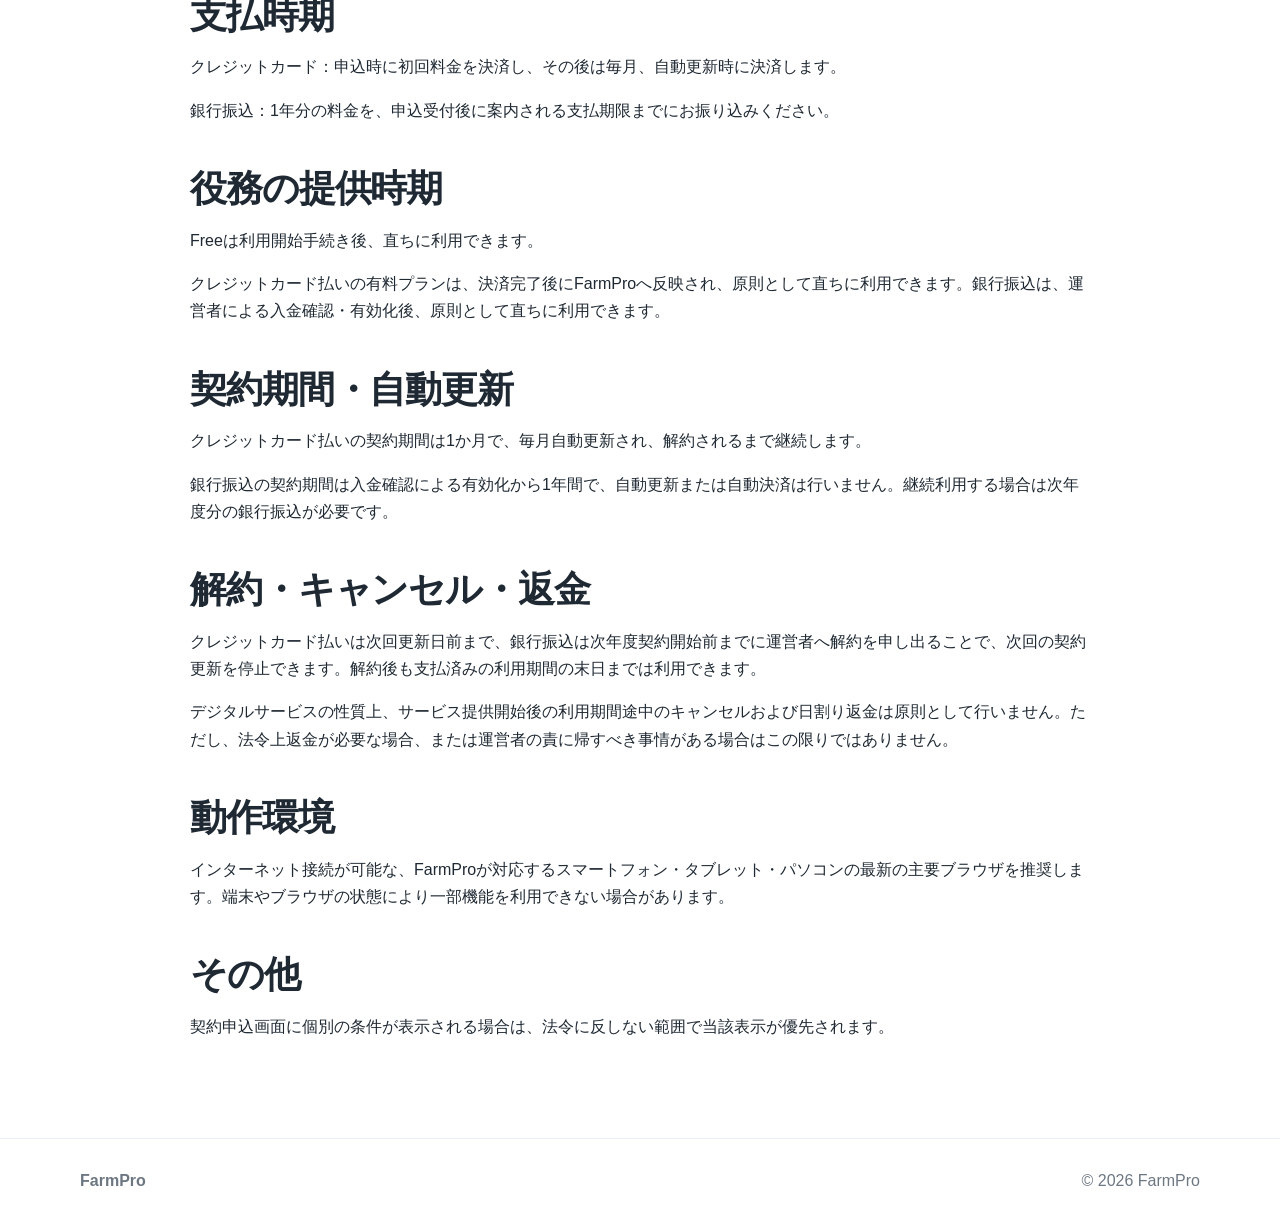
==== commit 162aa7b3: "Refresh commerce.html stylesheet version" ====
--- a/commerce.html
+++ b/commerce.html
@@ -5,7 +5,7 @@
   <meta name="viewport" content="width=device-width, initial-scale=1" />
   <title>特定商取引法に基づく表記｜FarmPro</title>
   <meta name="description" content="FarmPro 特定商取引法に基づく表記" />
-  <link rel="stylesheet" href="styles.css?v=20260823-2" />
+  <link rel="stylesheet" href="styles.css?v=20260920-final" />
 </head>
 <body>
   <header class="site-header"><div class="container nav-wrap"><a class="brand" href="index.html">FarmPro</a><a class="btn btn-small btn-outline" href="index.html">トップへ戻る</a></div></header>
--- a/styles.css
+++ b/styles.css
@@ -1,103 +1,1042 @@
-:root{
-  --green:#1976d2; --green-dark:#0d47a1; --green-soft:#eef5fc;
-  --text:#1f2933; --muted:#667085; --line:#d9e2ea; --bg:#fff;
-  --dark:#12385f; --shadow:0 12px 32px rgba(0,0,0,.08); --radius:22px;
-}
-*{box-sizing:border-box}
-html{scroll-behavior:smooth;overflow-x:hidden}
-body{margin:0;font-family:-apple-system,BlinkMacSystemFont,"Segoe UI","Yu Gothic",Meiryo,sans-serif;color:var(--text);background:var(--bg);line-height:1.7;overflow-x:hidden}
-img{max-width:100%;display:block}
-a{text-decoration:none;color:inherit}
-.container{width:min(1120px,calc(100% - 40px));margin:0 auto}
-.site-header{position:sticky;top:0;z-index:20;background:rgba(255,255,255,.95);backdrop-filter:blur(10px);border-bottom:1px solid #e8eef5}
-.nav-wrap{min-height:72px;display:flex;align-items:center;gap:28px}
-.brand{font-size:1.35rem;font-weight:800;color:var(--green-dark)}
-.nav{display:flex;gap:24px;margin-left:auto}
-.nav a{color:#45505c;font-weight:600}
-.btn{display:inline-flex;align-items:center;justify-content:center;min-height:48px;padding:0 22px;border-radius:999px;font-weight:800;border:1px solid transparent;transition:.2s ease}
-.btn:hover{transform:translateY(-1px)}
-.btn-small{min-height:40px;padding:0 18px;font-size:.92rem}
-.btn-primary{background:var(--green);color:white;box-shadow:0 8px 20px rgba(25,118,210,.18)}
-.btn-secondary{border-color:#a9c7e6;color:var(--green-dark);background:white}
-.btn-outline{border-color:#c5d7e8;color:var(--green-dark)}
-.btn-white{background:white;color:var(--green-dark)}
-.full{width:100%}
-.hero{padding:86px 0 72px;background:linear-gradient(180deg,#fbfdff,#f1f6fc)}
-.hero-grid{display:grid;grid-template-columns:1.02fr .98fr;gap:42px;align-items:center}
-.farmer-made{margin:0 0 8px;font-size:1rem;font-weight:900;color:var(--green-dark);letter-spacing:.02em}
-.eyebrow{display:inline-block;font-size:.85rem;font-weight:800;letter-spacing:.08em;color:var(--green);margin-bottom:14px}
-.eyebrow.light{color:#cfe5fa}
-.hero h1,.section h2,.cta h2{margin:0;font-weight:900;letter-spacing:-.03em;line-height:1.18}
-.hero h1{font-size:clamp(2.15rem,3.75vw,3.65rem)}
-.hero h1 .hero-line{display:block;white-space:nowrap}
-.hero h1 .hero-line-accent{color:var(--green)}
-.hero-lead{font-size:1.15rem;color:#4e5864;margin:24px 0 28px}
-.hero-actions{display:flex;gap:12px;flex-wrap:wrap}
-.microcopy{font-size:.9rem;color:var(--muted);margin-top:14px}
-.hero-visual{position:relative;min-height:445px;display:flex;align-items:center;justify-content:center;padding:24px 8px 34px 54px}
-.screen-backdrop{width:94%;background:white;border:1px solid #dfe8f1;border-radius:28px;padding:12px;box-shadow:0 18px 42px rgba(0,0,0,.10);transform:translate(1%,-1%)}
-.desktop-mockup{width:96%;min-height:340px;overflow:hidden;padding:0;background:#fff;border:1px solid #dbe7f2;border-radius:24px;box-shadow:0 20px 48px rgba(25,71,120,.14);transform:translate(3%,0)}
-.desktop-topbar{min-height:42px;background:#1976d2;color:#fff;padding:0 16px;display:flex;justify-content:space-between;align-items:center;font-size:.66rem;font-weight:800;white-space:nowrap}
-.desktop-topbar strong{font-size:.88rem}
-.desktop-nav{display:flex;align-items:center;gap:7px;min-height:35px;padding:6px 12px;border-bottom:1px solid #dce6ef;background:#f8fbff;white-space:nowrap;overflow:hidden}
-.desktop-nav span{display:inline-flex;align-items:center;justify-content:center;min-height:22px;padding:2px 8px;border:1px solid #c8dced;border-radius:999px;color:#31546f;background:#fff;font-size:.43rem;font-weight:800;line-height:1}
-.desktop-nav span:first-child{background:#1976d2;color:#fff;border-color:#1976d2}
-.desktop-body{padding:15px 16px 16px;background:#fff}
-.desktop-body h3{margin:0 0 2px;font-size:.86rem;line-height:1.3;color:#1f2933}
-.desktop-body>p{margin:0 0 11px;font-size:.5rem;line-height:1.5;color:#6b7280}
-.desktop-status,.desktop-summary{display:grid;grid-template-columns:repeat(4,minmax(0,1fr));gap:7px;margin:0 0 7px}
-.desktop-status div,.desktop-summary div{min-width:0;border:1px solid #dbe7f2;border-radius:8px;background:#fff;padding:7px 6px;overflow:hidden}
-.desktop-status span,.desktop-summary span{display:block;overflow:hidden;text-overflow:ellipsis;white-space:nowrap;color:#6b7280;font-size:.42rem;line-height:1.35}
-.desktop-status strong,.desktop-summary strong{display:block;margin-top:2px;overflow:hidden;text-overflow:ellipsis;white-space:nowrap;color:#1f2933;font-size:.64rem;line-height:1.25}
-.desktop-summary strong{color:#0d47a1}
-.desktop-action{margin-top:2px;border:1px solid #9fc3e8;color:#1565c0;background:#f8fbff;border-radius:7px;text-align:center;padding:5px;font-size:.44rem;line-height:1.2;font-weight:800}
-.app-preview{position:absolute;left:-2px;bottom:4px;width:36%;min-width:178px;max-width:205px;background:white;border:6px solid #17202a;border-radius:32px;box-shadow:0 22px 46px rgba(0,0,0,.22);overflow:hidden;transform:rotate(-1deg);z-index:2}
-.app-preview-top{background:var(--green);color:white;padding:14px 10px 10px;display:flex;align-items:center;justify-content:space-between;gap:8px;font-size:.62rem;font-weight:800}
-.app-preview-top strong{font-size:.72rem;white-space:nowrap}
-.app-preview-top span{border:1px solid rgba(255,255,255,.75);border-radius:999px;padding:3px 7px;white-space:nowrap}
-.app-preview-body{padding:14px 12px 16px;background:#fafcff;min-height:292px}
-.app-preview-kicker{margin:0 0 2px;font-size:.82rem;font-weight:900;color:#20272e}
-.app-preview-text{margin:0 0 12px;font-size:.58rem;line-height:1.45;color:#6a7480}
-.app-preview-grid{display:grid;grid-template-columns:1fr 1fr;gap:7px}
-.app-preview-grid div,.app-preview-wide{background:white;border:1px solid #dfe6ee;border-radius:10px;padding:9px 8px}
-.app-preview-grid span,.app-preview-wide span{display:block;font-size:.55rem;color:#687380}
-.app-preview-grid strong,.app-preview-wide strong{display:block;font-size:.9rem;color:#20272e;margin-top:2px}
-.app-preview-wide{margin-top:7px;border-color:#cee0f2;background:#f5f9fd}
-.app-preview-wide strong{color:var(--green-dark)}
-.section{padding:82px 0}
-.section-soft{background:var(--green-soft)}
-.section-dark{background:var(--dark);color:white;overflow:hidden}
-.section-heading{text-align:center;max-width:820px;margin:0 auto 38px}
-.section-heading.left{text-align:left;margin-left:0}
-.section h2,.cta h2{font-size:clamp(1.9rem,2.9vw,2.7rem)}
-#breeding h2{font-size:clamp(1.85rem,2.55vw,2.45rem);word-break:keep-all;overflow-wrap:normal}
-.section-dark h2{font-size:clamp(1.8rem,2.45vw,2.35rem);word-break:keep-all;overflow-wrap:normal}
-.section-heading p,.lead{color:#5f6974}
-.light-text{color:#d9e6f2}
-.cards.three{display:grid;grid-template-columns:repeat(3,1fr);gap:20px}
-.card{background:white;border:1px solid #dfe7ef;border-radius:var(--radius);padding:28px;box-shadow:0 8px 24px rgba(0,0,0,.04)}
-.card h3{margin:16px 0 8px;font-size:1.35rem}.card p{margin:0;color:#5d6772}
-.icon{width:48px;height:48px;border-radius:14px;background:var(--green-soft);color:var(--green-dark);display:grid;place-items:center;font-weight:900}
-.split{display:grid;grid-template-columns:1fr 1fr;gap:48px;align-items:center}.split>*{min-width:0}.reverse{direction:rtl}.reverse>*{direction:ltr}
-.check-list{list-style:none;padding:0;margin:24px 0 0}.check-list li{padding:8px 0 8px 30px;position:relative}.check-list li:before{content:"✓";position:absolute;left:0;color:var(--green);font-weight:900}
-.flow-card{display:flex;flex-wrap:wrap;gap:10px;align-items:center;padding:26px;background:#f7fafe;border:1px solid #dfe8f1;border-radius:var(--radius)}
-.flow-step{padding:12px 16px;border-radius:14px;background:white;border:1px solid #d5e1ec;font-weight:800}.flow-step.emphasis{background:var(--green);color:white}
-.dark-panel{background:rgba(255,255,255,.08);border:1px solid rgba(255,255,255,.12);border-radius:var(--radius);padding:30px;max-width:100%}.dark-panel h3{font-size:1.5rem;margin-top:0}
-.pricing-grid{display:grid;grid-template-columns:repeat(3,1fr);gap:20px;align-items:stretch}
-.price-card{position:relative;background:white;border:1px solid #dce5ee;border-radius:var(--radius);padding:30px;display:flex;flex-direction:column;box-shadow:0 8px 24px rgba(0,0,0,.04)}
-.price-card.featured{border:2px solid var(--green);transform:translateY(-8px)}.badge{position:absolute;top:-14px;left:24px;background:var(--green);color:white;padding:5px 12px;border-radius:999px;font-size:.8rem;font-weight:800}
-.plan-name{font-size:1.05rem;font-weight:900;color:var(--green-dark)}.price{display:flex;align-items:baseline;gap:6px;margin:12px 0 2px}.price strong{font-size:2.7rem;line-height:1}.price span{color:#52606c}.tax{font-size:.9rem;color:var(--muted);margin:0 0 12px}.plan-desc{font-weight:700;margin:10px 0}.price-card ul{padding-left:20px;color:#53606c;flex:1}.price-card li{margin:8px 0}
-.faq-wrap{max-width:860px}details{background:white;border:1px solid #dce6ef;border-radius:16px;padding:18px 20px;margin:12px 0}summary{font-weight:800;cursor:pointer;outline:none;border-radius:10px}summary:focus-visible{outline:3px solid rgba(25,118,210,.28);outline-offset:5px}details p{color:#5a6672;margin-bottom:0}
-.cta{padding:78px 0;background:var(--green);color:white;text-align:center}.cta p{font-size:1.05rem}.microcopy.light{color:#e6f1fb}
-.footer{padding:28px 0;border-top:1px solid #e8eef5}.footer-row{display:flex;justify-content:space-between;color:#6d7782}
-@media (max-width:900px){
-  .nav{display:none}.nav-wrap{justify-content:space-between}.hero{padding-top:56px}.hero-grid,.split,.pricing-grid,.cards.three{grid-template-columns:1fr}.hero-grid{gap:34px}.reverse{direction:ltr}.price-card.featured{transform:none}.hero h1 .hero-line{white-space:normal}
-  #breeding h2,.section-dark h2{word-break:normal;overflow-wrap:anywhere}.section-dark .split{width:100%;gap:28px}.section-dark .split>div{width:100%;max-width:100%}.section-dark .lead,.section-dark h2,.dark-panel h3,.dark-panel p{max-width:100%;white-space:normal}
-  .hero-visual{min-height:410px;max-width:620px;margin:0 auto;width:100%;padding-left:58px}.desktop-mockup{width:94%;transform:translate(2%,0)}
-}
-@media (max-width:560px){
-  .container{width:min(100% - 24px,1120px)}.site-header .btn-outline{display:none}.hero{padding:42px 0 52px}.hero h1{font-size:2.2rem}.hero-lead{font-size:1rem}.hero-actions{flex-direction:column}.hero-actions .btn{width:100%}
-  .hero-visual{min-height:315px;padding:10px 0 34px 44px}.desktop-mockup{min-height:235px;width:96%;border-radius:18px;transform:translate(0,0)}.desktop-topbar{min-height:30px;padding:0 9px;font-size:.45rem}.desktop-topbar strong{font-size:.58rem}.desktop-nav{min-height:25px;gap:4px;padding:4px 7px}.desktop-nav span{min-height:16px;padding:1px 5px;font-size:.29rem}.desktop-body{padding:9px}.desktop-body h3{font-size:.58rem}.desktop-body>p{font-size:.34rem;margin-bottom:6px}.desktop-status,.desktop-summary{gap:4px;margin-bottom:4px}.desktop-status div,.desktop-summary div{padding:4px 3px;border-radius:5px}.desktop-status span,.desktop-summary span{font-size:.27rem}.desktop-status strong,.desktop-summary strong{font-size:.42rem}.desktop-action{padding:3px;font-size:.29rem}
-  .app-preview{left:0;width:37%;min-width:124px;max-width:132px;border-width:4px;border-radius:22px}.app-preview-top{padding:10px 7px 7px;font-size:.48rem}.app-preview-top strong{font-size:.55rem}.app-preview-body{padding:10px 8px 12px;min-height:212px}.app-preview-kicker{font-size:.62rem}.app-preview-text{font-size:.45rem;margin-bottom:8px}.app-preview-grid{gap:5px}.app-preview-grid div,.app-preview-wide{padding:6px 5px;border-radius:7px}.app-preview-grid span,.app-preview-wide span{font-size:.42rem}.app-preview-grid strong,.app-preview-wide strong{font-size:.66rem}
-  .section{padding:58px 0}.section h2,.cta h2{font-size:2rem}#breeding h2,.section-dark h2{font-size:1.75rem}.dark-panel{padding:22px}.dark-panel h3{font-size:1.35rem}.card,.price-card{padding:22px}.footer-row{gap:12px;flex-direction:column}
-}
+@import url("https://fonts.googleapis.com/css2?family=Yomogi&display=swap");
+:root{--blue:#1976d2;--blue-dark:#0d47a1;--blue-soft:#eef5fc;--text:#1f2933;--muted:#667085;--line:#d9e2ea;--dark:#12385f;--radius:22px}
+*{box-sizing:border-box}html{scroll-behavior:smooth}body{margin:0;font-family:-apple-system,BlinkMacSystemFont,"Segoe UI","Yu Gothic",Meiryo,sans-serif;color:var(--text);line-height:1.7;background:#fff}img{max-width:100%;display:block}a{text-decoration:none;color:inherit}.container{width:min(1120px,calc(100% - 40px));margin:auto}
+.site-header{position:sticky;top:0;z-index:30;background:rgba(255,255,255,.96);border-bottom:1px solid #e8eef5;backdrop-filter:blur(10px)}.nav-wrap{min-height:72px;display:flex;align-items:center;gap:28px}.brand{font-size:1.4rem;font-weight:900;color:var(--blue-dark)}.nav{display:flex;gap:24px;margin-left:auto}.nav a{font-weight:700;color:#45505c}
+.btn{display:inline-flex;align-items:center;justify-content:center;min-height:48px;padding:0 22px;border-radius:999px;font-weight:800;border:1px solid transparent}.btn-small{min-height:40px;padding:0 18px}.btn-primary{background:var(--blue);color:#fff;box-shadow:0 8px 20px rgba(25,118,210,.18)}.btn-secondary{background:#fff;border-color:#a9c7e6;color:var(--blue-dark)}.btn-outline{background:#fff;border-color:#c5d7e8;color:var(--blue-dark)}.btn-white{background:#fff;color:var(--blue-dark)}.full{width:100%}
+.hero{padding:54px 0 44px;background:linear-gradient(180deg,#fbfdff,#f1f6fc)}.hero-grid{display:grid;grid-template-columns:1.08fr .92fr;gap:38px;align-items:center}.farmer-made{font-weight:900;color:var(--blue-dark);margin:0 0 8px}.eyebrow{display:inline-block;font-size:.86rem;font-weight:900;letter-spacing:.08em;color:var(--blue);margin-bottom:14px}.eyebrow.light{color:#cfe5fa}.hero h1,.section h2,.cta h2{margin:0;font-weight:900;letter-spacing:-.03em;line-height:1.18}.hero h1{font-size:clamp(2.15rem,3.25vw,3.3rem)}.hero-title-main{display:block;white-space:nowrap;color:var(--text)}.hero-title-accent{display:block;color:var(--blue)}.hero-lead{font-size:1.15rem;color:#4e5864;margin:24px 0}.ai-chip{padding:13px 15px;border:1px solid #cfe0f2;background:#eef5fc;border-radius:14px;color:var(--blue-dark);font-weight:800;margin-bottom:24px}.hero-actions{display:flex;gap:12px}.microcopy{font-size:.92rem;color:var(--muted);margin-top:12px}
+.dashboard-card{position:relative;background:#fff;border:1px solid #dce7f2;border-radius:26px;box-shadow:0 22px 48px rgba(25,71,120,.12);padding:14px;min-height:330px;transform:scale(.90);transform-origin:center}.dash-top{display:flex;justify-content:space-between;gap:12px;align-items:center;padding:8px 10px 12px;border-bottom:1px solid #e8eef5}.dash-top strong{font-size:1.05rem}.dash-top span{font-size:.82rem;color:#6c7680}.dash-grid{display:grid;grid-template-columns:1.15fr .85fr;gap:12px;padding-top:12px}.dash-main,.dash-side{border:1px solid #dfe8f1;border-radius:16px;padding:14px}.dash-main h3,.dash-side h3{margin:0 0 12px}.alert{background:#fff4f3;color:#b42318;border:1px solid #f7d2cf;border-radius:10px;padding:9px 10px;font-size:.82rem;margin-bottom:10px}.task{display:flex;justify-content:space-between;gap:12px;padding:8px 0;border-bottom:1px solid #edf1f5}.task span{font-size:.75rem;color:var(--blue)}.stats{display:grid;grid-template-columns:1fr 1fr;gap:10px}.stats div{border:1px solid #e0e8f0;border-radius:12px;padding:12px}.stats span{display:block;color:#6b7280;font-size:.78rem}.stats b{font-size:1.2rem}.finance{margin-top:10px;border:1px solid #d6e5f3;background:#f7fbff;border-radius:12px;padding:12px}.finance span{display:block;color:#6b7280;font-size:.78rem}.finance b{color:var(--blue-dark)}.ai-float{position:absolute;right:14px;bottom:14px;background:var(--blue);color:#fff;border-radius:999px;padding:9px 14px;font-weight:900;box-shadow:0 10px 22px rgba(25,118,210,.22)}
+.section{padding:82px 0}.section-soft{background:var(--blue-soft)}.section-dark{background:var(--dark);color:#fff}.section-heading{text-align:center;max-width:820px;margin:0 auto 38px}.section-heading.left{text-align:left;margin-left:0}.section-heading.light h2{color:#fff}.section h2,.cta h2{font-size:clamp(1.9rem,2.9vw,2.7rem)}.lead{color:#5f6974}
+.ai-grid,.split,.device-grid{display:grid;grid-template-columns:1fr 1fr;gap:48px;align-items:center}.ai-points{display:grid;gap:12px;margin-top:24px}.ai-points div{display:grid;grid-template-columns:110px 1fr;gap:12px;padding:16px 18px;background:#f8fbff;border:1px solid #dce6ef;border-radius:16px}.ai-points b{color:var(--blue-dark)}.ai-points span{color:#53606c}.shot-wrap{background:#fff;border:1px solid #dfe8f1;border-radius:24px;box-shadow:0 18px 42px rgba(0,0,0,.08);padding:10px}.shot-wrap img{width:100%;border-radius:16px}
+.feature-grid{display:grid;grid-template-columns:repeat(4,1fr);gap:18px}.feature-grid article{background:#fff;border:1px solid #dfe7ef;border-radius:20px;padding:24px}.feature-grid h3{margin:14px 0 8px}.feature-grid p{margin:0;color:#5d6772}.icon{width:46px;height:46px;display:grid;place-items:center;border-radius:14px;background:#eaf3fb;color:var(--blue-dark);font-weight:900}
+.flow{display:flex;gap:10px;flex-wrap:wrap;align-items:center;padding:26px;background:#f7fafe;border:1px solid #dfe8f1;border-radius:22px}.flow span{padding:11px 14px;border:1px solid #d5e1ec;background:#fff;border-radius:14px;font-weight:800}.flow .accent{background:var(--blue);color:#fff;border-color:var(--blue)}.flow i{font-style:normal;color:#6b7280}
+.dark-grid{display:grid;grid-template-columns:repeat(4,1fr);gap:16px}.dark-grid div{background:rgba(255,255,255,.08);border:1px solid rgba(255,255,255,.12);border-radius:18px;padding:22px}.dark-grid h3{margin-top:0}.dark-grid p{margin-bottom:0;color:#d9e6f2}
+.device-section{background:#fff}.phone-shot{max-width:320px;margin:auto;border:5px solid #17202a;border-radius:30px;overflow:hidden;box-shadow:0 18px 42px rgba(0,0,0,.14)}
+.pricing-grid{display:grid;grid-template-columns:repeat(3,1fr);gap:20px}.price-card{position:relative;background:#fff;border:1px solid #dce5ee;border-radius:22px;padding:28px;display:flex;flex-direction:column;box-shadow:0 8px 24px rgba(0,0,0,.04)}.price-card.featured{border:2px solid var(--blue);transform:translateY(-8px)}.badge{position:absolute;top:-14px;left:24px;background:var(--blue);color:#fff;padding:5px 12px;border-radius:999px;font-size:.8rem;font-weight:800}.plan{font-size:1.05rem;font-weight:900;color:var(--blue-dark)}.price{display:flex;align-items:baseline;gap:6px;margin:14px 0}.price b{font-size:2.2rem}.price span{color:#52606c}.price-card ul{padding-left:20px;color:#53606c;flex:1}.price-card li{margin:8px 0}.pricing-note{text-align:center;color:#667085;margin-top:18px}
+.faq-wrap{max-width:860px}.faq-wrap details{background:#fff;border:1px solid #dce6ef;border-radius:16px;padding:18px 20px;margin:12px 0}.faq-wrap summary{font-weight:800;cursor:pointer}.faq-wrap p{color:#5a6672;margin-bottom:0}
+.cta{padding:78px 0;background:var(--blue);color:#fff;text-align:center}.cta p{font-size:1.05rem}.footer{padding:28px 0;border-top:1px solid #e8eef5}.footer-row{display:flex;justify-content:space-between;gap:16px;color:#6d7782}
+@media(max-width:900px){.nav{display:none}.hero-grid,.ai-grid,.split,.device-grid,.pricing-grid,.feature-grid,.dark-grid{grid-template-columns:1fr}.hero-title-main{white-space:normal}.feature-grid,.dark-grid{grid-template-columns:1fr 1fr}.price-card.featured{transform:none}.dashboard-card{min-height:auto;transform:none}}
+@media(max-width:560px){.container{width:min(100% - 24px,1120px)}.site-header .btn-outline{display:none}.hero{padding:34px 0 42px}.hero h1{font-size:2.05rem}.hero-lead{font-size:1rem}.hero-actions{flex-direction:column}.hero-actions .btn{width:100%}.dash-grid,.feature-grid,.dark-grid{grid-template-columns:1fr}.ai-points div{grid-template-columns:1fr}.section{padding:58px 0}.section h2,.cta h2{font-size:2rem}.footer-row{flex-direction:column}.ai-float{position:static;display:inline-block;margin-top:14px}}
+
+.ai-demo{background:#fff;border:1px solid #dfe8f1;border-radius:24px;box-shadow:0 18px 42px rgba(0,0,0,.08);padding:18px}
+.ai-demo-top{display:inline-flex;align-items:center;padding:8px 12px;border-radius:999px;background:#eef5fc;color:#0d47a1;font-weight:900;margin-bottom:16px}
+.ai-demo-question{border:1px solid #dce6ef;border-radius:14px;padding:13px 15px;background:#fafcff;font-weight:800;margin-bottom:14px}
+.ai-demo-answer{border:1px solid #dce6ef;border-radius:16px;padding:18px;background:#fff}
+.ai-demo-answer strong{display:block;font-size:1.15rem;margin-bottom:10px;color:#1f2933}
+.ai-demo-answer ol{margin:0;padding-left:1.4rem;color:#53606c}
+.ai-demo-answer li{margin:9px 0}
+
+
+/* Sales site V2 premium hero */
+.hero{
+  position:relative;
+  overflow:hidden;
+  padding:76px 0 84px;
+  background:
+    radial-gradient(circle at 82% 20%,rgba(25,118,210,.10),transparent 34%),
+    linear-gradient(180deg,#fbfdff 0%,#f4f8fc 100%);
+}
+.hero:after{
+  content:"";
+  position:absolute;
+  width:520px;height:520px;border-radius:50%;
+  right:-210px;bottom:-280px;
+  background:rgba(25,118,210,.05);
+}
+.hero-grid{
+  position:relative;z-index:1;
+  display:grid;
+  grid-template-columns:.88fr 1.12fr;
+  gap:58px;
+  align-items:center;
+}
+.hero-badge{
+  display:inline-flex;
+  align-items:center;
+  min-height:32px;
+  padding:0 13px;
+  margin-bottom:16px;
+  border:1px solid #c8dcf1;
+  border-radius:999px;
+  background:rgba(255,255,255,.84);
+  color:#0d47a1;
+  font-size:.82rem;
+  font-weight:900;
+  letter-spacing:.04em;
+}
+.hero .farmer-made{margin:0 0 10px;color:#31546f;font-size:.95rem}
+.hero h1{font-size:clamp(2.35rem,3.35vw,3.55rem);line-height:1.12}
+.hero-title-main{display:block;white-space:normal;color:#17212b}
+.hero-title-accent{display:block;margin-top:8px;color:#1976d2}
+.hero-lead{font-size:1.08rem;line-height:1.9;margin:24px 0 26px;color:#586574}
+.hero-actions{gap:12px;align-items:center}
+.btn-ghost{background:rgba(255,255,255,.74);border-color:#c9d9e8;color:#244866}
+.hero-proof{display:flex;flex-wrap:wrap;gap:8px 18px;margin-top:18px;color:#6a7784;font-size:.84rem;font-weight:700}
+
+.hero-product{position:relative;padding:12px 0 26px}
+.browser-frame{
+  overflow:hidden;
+  border:1px solid #d9e5f0;
+  border-radius:24px;
+  background:#fff;
+  box-shadow:0 30px 70px rgba(26,73,120,.18),0 3px 10px rgba(26,73,120,.05);
+}
+.browser-bar{
+  min-height:44px;
+  display:flex;
+  align-items:center;
+  gap:14px;
+  padding:0 15px;
+  border-bottom:1px solid #edf2f7;
+  background:#f8fafc;
+}
+.browser-dots{display:flex;gap:6px}
+.browser-dots i{display:block;width:8px;height:8px;border-radius:50%;background:#c6d0da}
+.browser-url{
+  flex:1;
+  max-width:250px;
+  padding:5px 12px;
+  border:1px solid #e2e8ef;
+  border-radius:999px;
+  background:#fff;
+  color:#8a96a3;
+  font-size:.72rem;
+  text-align:center;
+}
+.browser-frame img{width:100%;height:auto;display:block}
+.hero-ai-note{
+  position:absolute;
+  right:-10px;
+  bottom:0;
+  display:flex;
+  align-items:center;
+  gap:10px;
+  min-width:220px;
+  padding:13px 16px;
+  border:1px solid rgba(255,255,255,.85);
+  border-radius:16px;
+  background:rgba(255,255,255,.94);
+  box-shadow:0 18px 38px rgba(20,61,102,.16);
+  backdrop-filter:blur(10px);
+}
+.hero-ai-note .spark{
+  width:34px;height:34px;border-radius:11px;
+  display:grid;place-items:center;
+  background:#1976d2;color:white;font-weight:900
+}
+.hero-ai-note strong{display:block;color:#12385f}
+.hero-ai-note small{display:block;margin-top:1px;color:#718091;font-size:.72rem}
+
+.ai-section{
+  background:linear-gradient(135deg,#0d2f55 0%,#123f70 100%);
+  color:#fff;
+  overflow:hidden;
+}
+.ai-showcase{
+  display:grid;
+  grid-template-columns:.82fr 1.18fr;
+  gap:74px;
+  align-items:center;
+}
+.ai-copy .eyebrow{color:#a9d4ff}
+.ai-copy h2{font-size:clamp(2rem,3vw,2.9rem);margin:0;color:#fff}
+.ai-copy .lead{margin:22px 0 28px;color:#d6e3ef;font-size:1.06rem;line-height:1.9}
+.ai-device{display:flex;justify-content:center}
+.phone-shell{
+  position:relative;
+  width:min(100%,310px);
+  padding:12px;
+  border-radius:38px;
+  background:#101820;
+  box-shadow:0 34px 70px rgba(0,0,0,.35);
+}
+.phone-shell:before{
+  content:"";
+  position:absolute;
+  inset:7px;
+  border-radius:32px;
+  border:1px solid rgba(255,255,255,.08);
+  pointer-events:none;
+}
+.phone-shell img{width:100%;border-radius:27px}
+.phone-notch{
+  position:absolute;
+  z-index:2;
+  top:16px;left:50%;transform:translateX(-50%);
+  width:82px;height:18px;border-radius:0 0 12px 12px;
+  background:#101820;
+}
+.ai-feature-list{display:grid;gap:12px}
+.ai-feature-list>div{
+  display:grid;
+  grid-template-columns:46px 1fr;
+  gap:15px;
+  padding:16px 17px;
+  border:1px solid rgba(255,255,255,.12);
+  border-radius:16px;
+  background:rgba(255,255,255,.07);
+}
+.ai-feature-list>div>span{
+  width:38px;height:38px;
+  display:grid;place-items:center;
+  border-radius:12px;
+  background:rgba(116,186,255,.15);
+  color:#b8ddff;
+  font-size:.78rem;
+  font-weight:900;
+}
+.ai-feature-list strong{display:block;color:#fff}
+.ai-feature-list p{margin:3px 0 0;color:#c8d7e6;font-size:.9rem}
+
+@media(max-width:900px){
+  .hero{padding:58px 0 66px}
+  .hero-grid,.ai-showcase{grid-template-columns:1fr}
+  .hero-grid{gap:38px}
+  .hero-copy{text-align:left}
+  .hero-product{max-width:820px;margin:auto;width:100%}
+  .hero-ai-note{right:8px}
+  .ai-showcase{gap:46px}
+}
+@media(max-width:560px){
+  .hero{padding:38px 0 50px}
+  .hero h1{font-size:2.25rem}
+  .hero-lead br{display:none}
+  .hero-actions{flex-direction:column;align-items:stretch}
+  .hero-actions .btn{width:100%}
+  .hero-proof{display:grid;gap:6px}
+  .browser-frame{border-radius:18px}
+  .browser-bar{min-height:36px;padding:0 10px}
+  .hero-ai-note{
+    position:relative;right:auto;bottom:auto;
+    margin:12px 0 0;
+    min-width:0;
+  }
+  .ai-showcase{gap:34px}
+  .phone-shell{width:min(82vw,290px)}
+}
+
+/* hero refinement 2026-09-20 */
+.hero .container{width:min(1280px,calc(100% - 64px))}
+.hero{padding:54px 0 58px}
+.hero-grid{grid-template-columns:minmax(0,.96fr) minmax(0,1.04fr);gap:44px}
+.hero-copy{max-width:620px}
+.hero h1{font-size:clamp(2.35rem,3vw,3.2rem);line-height:1.08}
+.hero-title-main{white-space:nowrap}
+.hero-title-accent{margin-top:6px}
+.hero-lead{margin:20px 0 22px;font-size:1.04rem}
+.hero-product{padding:4px 0 10px}
+.browser-frame{border-radius:20px}
+.hero-ai-note{right:16px;bottom:-6px}
+@media(max-width:1120px){
+  .hero .container{width:min(1120px,calc(100% - 40px))}
+  .hero-title-main{white-space:normal}
+  .hero-grid{grid-template-columns:1fr 1fr;gap:32px}
+  .hero h1{font-size:clamp(2.15rem,3.2vw,2.9rem)}
+}
+@media(max-width:900px){
+  .hero .container{width:min(100% - 28px,760px)}
+  .hero-grid{grid-template-columns:1fr}
+  .hero-copy{max-width:none}
+  .hero-product{max-width:760px}
+}
+
+
+/* approved visual direction */
+.hero{
+  position:relative;
+  overflow:hidden;
+  padding:66px 0 108px;
+  background:
+    radial-gradient(circle at 86% 10%,rgba(54,139,224,.12),transparent 32%),
+    linear-gradient(180deg,#ffffff 0%,#f7fbff 58%,#edf7ff 100%);
+}
+.hero .container{width:min(1400px,calc(100% - 72px))}
+.hero-grid{
+  position:relative;
+  z-index:2;
+  display:grid;
+  grid-template-columns:.82fr 1.18fr;
+  gap:54px;
+  align-items:center;
+}
+.hero-copy{max-width:650px}
+.hero .farmer-made{font-size:1.02rem;margin-bottom:8px;color:#0d47a1}
+.hero .eyebrow{font-size:.96rem;margin-bottom:18px}
+.hero h1{font-size:clamp(2.65rem,3.55vw,4rem);line-height:1.08}
+.hero-title-main{display:block;white-space:nowrap;color:#13202c}
+.hero-title-accent{display:block;margin-top:8px;color:#1673d1}
+.hero-lead{font-size:1.15rem;line-height:1.85;margin:26px 0 24px;color:#455565}
+.ai-chip{
+  max-width:620px;
+  margin:0 0 24px;
+  padding:16px 18px;
+  border:none;
+  border-radius:16px;
+  background:linear-gradient(90deg,#eaf5ff,#f5faff);
+  color:#0d47a1;
+  box-shadow:inset 0 0 0 1px #d8eaf9;
+}
+.hero-cta{min-width:270px;justify-content:space-between;padding:0 26px;font-size:1.04rem}
+.hero-cta span{font-size:1.5rem;line-height:1}
+.microcopy{margin-top:14px;color:#718092}
+
+.hero-product{position:relative;min-height:490px;display:flex;align-items:center;justify-content:center}
+.laptop-shell{
+  position:relative;
+  width:min(100%,820px);
+  padding:14px 14px 20px;
+  border-radius:28px 28px 18px 18px;
+  background:linear-gradient(180deg,#171d23,#2a3036);
+  box-shadow:0 34px 70px rgba(15,41,68,.24);
+}
+.laptop-camera{
+  position:absolute;top:7px;left:50%;transform:translateX(-50%);
+  width:7px;height:7px;border-radius:50%;background:#05090c;
+  z-index:2;
+}
+.laptop-screen{
+  overflow:hidden;
+  border-radius:14px;
+  background:#fff;
+  box-shadow:inset 0 0 0 1px rgba(255,255,255,.1);
+}
+.laptop-screen img{width:100%;display:block}
+.laptop-base{
+  position:absolute;
+  left:50%;bottom:-18px;transform:translateX(-50%);
+  width:112%;height:26px;
+  border-radius:0 0 34px 34px;
+  background:linear-gradient(180deg,#dfe3e6,#a9afb4);
+  box-shadow:0 12px 16px rgba(0,0,0,.12);
+}
+.phone-overlay{
+  position:absolute;
+  right:-8px;
+  bottom:22px;
+  width:29%;
+  min-width:180px;
+  max-width:245px;
+  padding:10px;
+  border-radius:34px;
+  background:#111820;
+  box-shadow:0 28px 54px rgba(0,0,0,.26);
+  z-index:4;
+}
+.phone-overlay img{width:100%;border-radius:26px}
+.phone-overlay .phone-notch{
+  position:absolute;z-index:5;top:12px;left:50%;transform:translateX(-50%);
+  width:72px;height:16px;border-radius:0 0 10px 10px;background:#111820;
+}
+.handwritten-note{
+  position:absolute;
+  right:34px;
+  bottom:-72px;
+  z-index:3;
+  transform:rotate(-7deg);
+  color:#146ed1;
+  font-family:"Segoe Print","Bradley Hand","Comic Sans MS",cursive;
+  font-size:1.32rem;
+  line-height:1.5;
+  text-align:center;
+  letter-spacing:.05em;
+  border-bottom:3px solid #146ed1;
+  padding:0 10px 4px;
+}
+
+.hero-landscape{
+  position:absolute;
+  left:0;right:0;bottom:0;
+  height:180px;
+  overflow:hidden;
+  pointer-events:none;
+  z-index:1;
+}
+.hill{position:absolute;border-radius:50% 50% 0 0}
+.hill-a{
+  width:72%;height:150px;left:-8%;bottom:-58px;
+  background:linear-gradient(180deg,#d9eefb,#c7e5f6);
+  transform:rotate(-3deg)
+}
+.hill-b{
+  width:70%;height:132px;right:-18%;bottom:-62px;
+  background:linear-gradient(180deg,#e7f5ff,#d7edf9);
+  transform:rotate(3deg)
+}
+.cow{position:absolute;bottom:24px;width:38px;height:22px;background:#26323b;border-radius:14px 12px 8px 8px;opacity:.78}
+.cow:before,.cow:after{content:"";position:absolute;bottom:-10px;width:4px;height:12px;background:#26323b;border-radius:2px}
+.cow:before{left:8px}.cow:after{right:8px}
+.cow-a{left:29%}.cow-b{left:37%;transform:scale(.8)}.cow-c{left:45%;transform:scale(.65)}
+
+@media(max-width:1180px){
+  .hero .container{width:min(1120px,calc(100% - 40px))}
+  .hero-grid{grid-template-columns:.9fr 1.1fr;gap:34px}
+  .hero-title-main{white-space:normal}
+  .hero-product{min-height:430px}
+}
+@media(max-width:900px){
+  .hero{padding:48px 0 86px}
+  .hero .container{width:min(760px,calc(100% - 28px))}
+  .hero-grid{grid-template-columns:1fr;gap:42px}
+  .hero-copy{max-width:none}
+  .hero-product{min-height:0;padding:0 0 56px}
+  .phone-overlay{right:0;bottom:18px;width:27%;min-width:150px}
+  .handwritten-note{right:18px;bottom:-30px}
+}
+@media(max-width:560px){
+  .hero{padding:34px 0 76px}
+  .hero h1{font-size:2.35rem}
+  .hero-lead br{display:none}
+  .hero-cta{width:100%}
+  .hero-product{padding-bottom:36px}
+  .laptop-shell{padding:9px 9px 14px;border-radius:20px 20px 14px 14px}
+  .phone-overlay{right:-3px;bottom:10px;width:31%;min-width:115px;padding:6px;border-radius:24px}
+  .phone-overlay img{border-radius:18px}
+  .phone-overlay .phone-notch{top:8px;width:48px;height:11px}
+  .handwritten-note{display:none}
+  .hero-landscape{height:105px}
+}
+
+/* sales page finish pass */
+.hero .farmer-made{font-size:1rem}
+.handwritten-note{
+  right:20px;
+  bottom:-82px;
+  width:250px;
+  transform:rotate(-7deg);
+  border-bottom:0;
+  padding:0;
+  font-family:"Segoe Print","Yu Gothic","Meiryo",cursive;
+  font-weight:700;
+  line-height:1.18;
+}
+.handwritten-note span{display:block}
+.handwritten-note span:first-child{font-size:1.34rem}
+.handwritten-note span:last-child{
+  margin-top:6px;
+  margin-left:38px;
+  font-size:1.52rem;
+  border-bottom:3px solid #146ed1;
+  padding-bottom:5px;
+}
+.section-intro{
+  max-width:720px;
+  margin:12px auto 0;
+  color:#667085;
+  font-size:1.02rem;
+}
+.section-heading.left .section-intro{margin-left:0}
+.feature-grid article{
+  transition:transform .18s ease,box-shadow .18s ease,border-color .18s ease;
+}
+.feature-grid article:hover{
+  transform:translateY(-3px);
+  border-color:#c8dced;
+  box-shadow:0 14px 30px rgba(20,61,102,.08);
+}
+.feature-grid .icon{
+  background:linear-gradient(180deg,#eef7ff,#e4f0fb);
+  border:1px solid #d3e4f3;
+}
+.flow{
+  background:linear-gradient(180deg,#fbfdff,#f4f8fc);
+  box-shadow:0 14px 30px rgba(23,67,110,.06);
+}
+.dark-grid div{
+  backdrop-filter:blur(3px);
+  transition:transform .18s ease,background .18s ease;
+}
+.dark-grid div:hover{
+  transform:translateY(-3px);
+  background:rgba(255,255,255,.11);
+}
+.price-card{
+  box-shadow:0 14px 34px rgba(25,71,120,.07);
+}
+.price-card.featured{
+  box-shadow:0 22px 44px rgba(25,118,210,.14);
+}
+.faq-wrap details{
+  box-shadow:0 8px 20px rgba(20,61,102,.035);
+}
+.cta{
+  background:
+    radial-gradient(circle at 15% 20%,rgba(255,255,255,.14),transparent 26%),
+    linear-gradient(135deg,#1169bf,#1976d2);
+}
+@media(max-width:900px){
+  .handwritten-note{right:18px;bottom:-28px;width:220px}
+}
+@media(max-width:560px){
+  .handwritten-note{display:none}
+  .section-intro{font-size:.96rem}
+}
+
+/* hero cleanup after visual review */
+.handwritten-note{
+  right:34px;
+  bottom:-42px;
+  width:270px;
+}
+.hero-product{padding-bottom:44px}
+.hero-landscape{height:150px}
+@media(max-width:900px){
+  .handwritten-note{right:18px;bottom:-12px}
+}
+
+/* make slogan genuinely handwritten */
+.handwritten-note{
+  font-family:"Yomogi","Yu Gothic","Meiryo",cursive;
+  font-weight:400;
+  letter-spacing:.06em;
+  color:#0b67d0;
+  transform:rotate(-6deg);
+  text-shadow:0 1px 0 rgba(255,255,255,.65);
+}
+.handwritten-note span:first-child{
+  font-size:1.48rem;
+  line-height:1.1;
+}
+.handwritten-note span:last-child{
+  margin-top:10px;
+  margin-left:34px;
+  font-size:1.7rem;
+  border-bottom:3px solid #0b67d0;
+  padding:0 10px 6px 6px;
+}
+
+/* AI section aligned with approved hero */
+.ai-section{
+  background:linear-gradient(180deg,#ffffff 0%,#f4f9ff 100%);
+  color:#17212b;
+  overflow:visible;
+  border-top:1px solid #e7eef6;
+  border-bottom:1px solid #e7eef6;
+}
+.ai-showcase{
+  display:grid;
+  grid-template-columns:.78fr 1.22fr;
+  gap:72px;
+  align-items:center;
+}
+.ai-device-card{
+  position:relative;
+  display:flex;
+  justify-content:center;
+  align-items:center;
+  min-height:520px;
+}
+.ai-device-card:before{
+  content:"";
+  position:absolute;
+  width:390px;
+  height:390px;
+  border-radius:50%;
+  background:radial-gradient(circle,#dceeff 0%,rgba(220,238,255,0) 72%);
+  z-index:0;
+}
+.ai-device-label{
+  position:absolute;
+  top:22px;
+  left:50%;
+  transform:translateX(-50%);
+  z-index:3;
+  padding:7px 13px;
+  border:1px solid #cfe1f3;
+  border-radius:999px;
+  background:#fff;
+  color:#0d47a1;
+  font-size:.82rem;
+  font-weight:900;
+  box-shadow:0 8px 20px rgba(20,61,102,.08);
+}
+.ai-device-card .phone-shell{
+  position:relative;
+  z-index:2;
+  width:min(100%,300px);
+  padding:10px;
+  border-radius:38px;
+  background:#101820;
+  box-shadow:0 28px 60px rgba(20,61,102,.20);
+}
+.ai-device-card .phone-shell img{width:100%;border-radius:28px}
+.ai-copy .eyebrow{color:#1976d2}
+.ai-copy h2{
+  margin:0;
+  color:#17212b;
+  font-size:clamp(2rem,3vw,2.9rem);
+  line-height:1.22;
+}
+.ai-copy .lead{
+  margin:22px 0 28px;
+  color:#5d6975;
+  font-size:1.05rem;
+  line-height:1.9;
+}
+.ai-plan-grid{
+  display:grid;
+  grid-template-columns:1fr 1fr;
+  gap:16px;
+}
+.ai-plan-card{
+  padding:22px;
+  border:1px solid #d9e5f0;
+  border-radius:18px;
+  background:#fff;
+  box-shadow:0 12px 28px rgba(20,61,102,.06);
+}
+.ai-plan-card-standard{
+  border-color:#b9d7f2;
+  background:linear-gradient(180deg,#ffffff 0%,#f1f7fe 100%);
+}
+.ai-plan-head{display:grid;gap:6px;margin-bottom:10px}
+.ai-plan-head span{
+  display:inline-flex;
+  width:max-content;
+  padding:4px 9px;
+  border-radius:999px;
+  background:#eaf4fd;
+  color:#0d47a1;
+  font-size:.76rem;
+  font-weight:900;
+}
+.ai-plan-head strong{font-size:1.03rem;color:#1c2935}
+.ai-plan-card p{margin:0;color:#66727e;font-size:.93rem}
+.ai-example{
+  margin-top:14px;
+  padding:10px 12px;
+  border-radius:12px;
+  background:#f7fafc;
+  color:#31506b;
+  font-size:.84rem;
+  font-weight:700;
+}
+.ai-note{
+  margin:18px 0 0;
+  color:#6b7785;
+  font-size:.88rem;
+}
+@media(max-width:900px){
+  .ai-showcase{grid-template-columns:1fr;gap:38px}
+  .ai-device-card{min-height:auto;padding:30px 0 10px}
+}
+@media(max-width:560px){
+  .ai-plan-grid{grid-template-columns:1fr}
+  .ai-device-card .phone-shell{width:min(78vw,285px)}
+}
+
+/* FarmPro value section */
+.feature-grid-v2 article{
+  position:relative;
+  min-height:235px;
+  padding:28px 24px 24px;
+  overflow:hidden;
+  background:linear-gradient(180deg,#ffffff 0%,#fbfdff 100%);
+}
+.feature-kicker{
+  position:absolute;
+  top:18px;
+  right:20px;
+  color:#c9d9e8;
+  font-size:.8rem;
+  font-weight:900;
+  letter-spacing:.08em;
+}
+.feature-grid-v2 .icon{
+  width:48px;
+  height:48px;
+  margin-bottom:16px;
+  border-radius:14px;
+  font-size:1rem;
+}
+.feature-grid-v2 h3{
+  margin:0 0 10px;
+  font-size:1.14rem;
+}
+.feature-grid-v2 p{
+  line-height:1.8;
+}
+.feature-summary{
+  margin:30px auto 0;
+  display:flex;
+  flex-wrap:wrap;
+  justify-content:center;
+  align-items:center;
+  gap:10px;
+  max-width:900px;
+  padding:18px 22px;
+  border:1px solid #dbe7f2;
+  border-radius:18px;
+  background:#fff;
+  box-shadow:0 12px 28px rgba(20,61,102,.05);
+}
+.feature-summary span{
+  padding:8px 14px;
+  border-radius:999px;
+  background:#f2f7fc;
+  color:#31506b;
+  font-size:.9rem;
+  font-weight:800;
+}
+.feature-summary span.accent{
+  background:#1976d2;
+  color:#fff;
+}
+.feature-summary i{
+  font-style:normal;
+  color:#9aa9b7;
+  font-weight:700;
+}
+@media(max-width:560px){
+  .feature-summary{justify-content:flex-start;gap:8px;padding:14px}
+  .feature-summary span{font-size:.82rem;padding:7px 11px}
+}
+
+/* Breeding workflow */
+.workflow-section{
+  background:#fff;
+}
+.breeding-flow{
+  display:grid;
+  grid-template-columns:1fr auto 1fr auto 1fr auto 1fr auto 1fr;
+  gap:14px;
+  align-items:stretch;
+}
+.breeding-flow article{
+  position:relative;
+  min-height:245px;
+  padding:24px 20px 22px;
+  border:1px solid #dce7f2;
+  border-radius:20px;
+  background:linear-gradient(180deg,#ffffff 0%,#fbfdff 100%);
+  box-shadow:0 12px 28px rgba(20,61,102,.055);
+}
+.breeding-flow .final-step{
+  border-color:#b8d6f1;
+  background:linear-gradient(180deg,#f8fcff 0%,#eef6fd 100%);
+}
+.step-no{
+  position:absolute;
+  top:16px;
+  right:18px;
+  color:#c6d8e9;
+  font-size:.78rem;
+  font-weight:900;
+  letter-spacing:.08em;
+}
+.step-icon{
+  width:48px;
+  height:48px;
+  display:grid;
+  place-items:center;
+  margin-bottom:18px;
+  border-radius:14px;
+  background:#eaf4fd;
+  color:#0d47a1;
+  font-weight:900;
+  font-size:.95rem;
+  border:1px solid #d0e2f3;
+}
+.final-step .step-icon{
+  background:#1976d2;
+  color:#fff;
+  border-color:#1976d2;
+}
+.breeding-flow h3{
+  margin:0 0 10px;
+  font-size:1.08rem;
+}
+.breeding-flow p{
+  margin:0;
+  color:#66727e;
+  font-size:.9rem;
+  line-height:1.75;
+}
+.flow-arrow{
+  display:grid;
+  place-items:center;
+  color:#8ea6ba;
+  font-size:1.4rem;
+  font-weight:800;
+}
+.workflow-bottom{
+  display:grid;
+  grid-template-columns:repeat(3,1fr);
+  gap:16px;
+  margin-top:28px;
+}
+.workflow-bottom>div{
+  padding:18px 20px;
+  border-radius:16px;
+  background:#f6f9fc;
+  border:1px solid #e0e9f2;
+}
+.workflow-bottom strong{
+  display:block;
+  margin-bottom:5px;
+  color:#1c2c3a;
+}
+.workflow-bottom span{
+  color:#6c7884;
+  font-size:.88rem;
+  line-height:1.6;
+}
+@media(max-width:1100px){
+  .breeding-flow{
+    grid-template-columns:1fr 1fr;
+  }
+  .flow-arrow{display:none}
+}
+@media(max-width:700px){
+  .breeding-flow,
+  .workflow-bottom{
+    grid-template-columns:1fr;
+  }
+}
+
+/* Device section refinements */
+.device-section{background:#fff}
+.device-grid{
+  grid-template-columns:1.08fr .92fr;
+  gap:72px;
+  align-items:center;
+}
+.device-visual{
+  position:relative;
+  min-height:440px;
+  display:flex;
+  align-items:center;
+  justify-content:center;
+}
+.device-pc{
+  width:min(100%,690px);
+  overflow:hidden;
+  border:10px solid #171d23;
+  border-bottom-width:18px;
+  border-radius:24px 24px 14px 14px;
+  background:#fff;
+  box-shadow:0 24px 54px rgba(20,61,102,.16);
+}
+.device-pc img{width:100%;display:block}
+.device-phone{
+  position:absolute;
+  right:1%;
+  bottom:8px;
+  width:24%;
+  min-width:145px;
+  padding:8px;
+  border-radius:28px;
+  background:#111820;
+  box-shadow:0 20px 42px rgba(0,0,0,.22);
+}
+.device-phone img{width:100%;display:block;border-radius:21px}
+.device-copy{max-width:540px}
+.device-points{
+  display:grid;
+  gap:10px;
+  margin-top:22px;
+}
+.device-points span{
+  position:relative;
+  padding-left:22px;
+  color:#425466;
+  font-size:.95rem;
+  font-weight:700;
+}
+.device-points span:before{
+  content:"✓";
+  position:absolute;
+  left:0;
+  color:#1976d2;
+  font-weight:900;
+}
+#pricing .section-heading h2{line-height:1.2}
+@media(max-width:900px){
+  .device-grid{grid-template-columns:1fr;gap:38px}
+  .device-visual{min-height:360px}
+  .device-copy{max-width:none}
+}
+@media(max-width:560px){
+  .device-visual{min-height:250px}
+  .device-pc{border-width:6px;border-bottom-width:12px;border-radius:16px 16px 10px 10px}
+  .device-phone{min-width:100px;padding:5px;border-radius:20px}
+  .device-phone img{border-radius:15px}
+}
+
+/* FAQ + final CTA finish */
+.faq-wrap details{
+  overflow:hidden;
+  border:1px solid #dce7f2;
+  border-radius:18px;
+  background:#fff;
+}
+.faq-wrap summary{
+  position:relative;
+  padding:22px 54px 22px 24px;
+  cursor:pointer;
+  list-style:none;
+  outline:none;
+  color:#1d2a36;
+  font-weight:800;
+  line-height:1.5;
+}
+.faq-wrap summary::-webkit-details-marker{display:none}
+.faq-wrap summary::after{
+  content:"+";
+  position:absolute;
+  right:24px;
+  top:50%;
+  transform:translateY(-50%);
+  width:28px;
+  height:28px;
+  display:grid;
+  place-items:center;
+  border-radius:50%;
+  background:#eef5fb;
+  color:#1976d2;
+  font-size:1.2rem;
+  font-weight:700;
+}
+.faq-wrap details[open] summary::after{content:"−"}
+.faq-wrap summary:focus,
+.faq-wrap summary:focus-visible{
+  outline:none;
+  box-shadow:none;
+}
+.faq-wrap details[open] summary{
+  border-bottom:1px solid #edf2f7;
+}
+.faq-wrap details p{
+  margin:0;
+  padding:18px 24px 22px;
+  color:#66727e;
+  line-height:1.8;
+}
+.cta{
+  padding:86px 0;
+}
+.cta h2{
+  max-width:900px;
+  margin-left:auto;
+  margin-right:auto;
+  line-height:1.22;
+}
+.cta .btn{
+  min-width:220px;
+}
+
+/* Mobile sales-site finish */
+@media(max-width:700px){
+  .site-header{
+    position:sticky;
+    top:0;
+    z-index:50;
+    background:rgba(255,255,255,.96);
+    backdrop-filter:blur(10px);
+  }
+  .nav-wrap{
+    min-height:64px;
+    gap:12px;
+  }
+  .brand{font-size:1.28rem}
+  .site-header .btn-outline{
+    display:inline-flex;
+    min-height:40px;
+    padding:0 15px;
+    font-size:.86rem;
+  }
+
+  .hero .container{width:min(100% - 24px,560px)}
+  .hero{padding:28px 0 66px}
+  .hero-grid{gap:30px}
+  .hero .farmer-made{font-size:.9rem}
+  .hero .eyebrow{font-size:.84rem}
+  .hero h1{
+    font-size:clamp(2rem,10vw,2.7rem);
+    line-height:1.08;
+    margin-top:10px;
+  }
+  .hero-title-main{white-space:normal}
+  .hero-lead{
+    margin:18px 0;
+    font-size:.98rem;
+    line-height:1.75;
+  }
+  .ai-chip{
+    padding:13px 14px;
+    font-size:.9rem;
+    line-height:1.6;
+  }
+  .hero-cta{
+    width:100%;
+    min-width:0;
+  }
+  .microcopy{
+    font-size:.82rem;
+    text-align:center;
+  }
+  .hero-product{
+    padding:0 0 34px;
+    min-height:0;
+  }
+  .laptop-shell{
+    width:92%;
+    margin-right:auto;
+  }
+  .phone-overlay{
+    width:29%;
+    min-width:105px;
+    right:0;
+    bottom:4px;
+  }
+  .hero-landscape{height:92px}
+
+  .section{padding:64px 0}
+  .section-heading{margin-bottom:32px}
+  .section-heading h2,
+  .ai-copy h2{
+    font-size:clamp(1.85rem,8vw,2.35rem);
+  }
+  .section-intro,
+  .lead{font-size:.95rem}
+
+  .feature-grid-v2{grid-template-columns:1fr}
+  .feature-grid-v2 article{min-height:auto}
+
+  .breeding-flow{grid-template-columns:1fr}
+  .breeding-flow article{min-height:auto}
+  .workflow-bottom{grid-template-columns:1fr}
+
+  .dark-grid{grid-template-columns:1fr}
+
+  .device-grid{grid-template-columns:1fr}
+  .device-visual{min-height:245px}
+  .device-pc{width:94%}
+  .device-phone{right:0}
+
+  .pricing-grid{grid-template-columns:1fr}
+  .price-card.featured{transform:none}
+  .price-card{padding:26px 22px}
+
+  .faq-wrap details{border-radius:15px}
+  .faq-wrap summary{padding:18px 50px 18px 18px}
+  .faq-wrap summary::after{right:16px}
+  .faq-wrap details p{padding:16px 18px 20px}
+
+  .cta{padding:64px 0}
+  .cta h2{font-size:clamp(2rem,8vw,2.6rem)}
+
+  .footer-row{
+    flex-direction:column;
+    align-items:flex-start;
+    gap:12px;
+    line-height:1.8;
+  }
+}
+@media(max-width:430px){
+  .site-header .btn-outline{
+    padding:0 12px;
+    font-size:.8rem;
+  }
+  .hero h1{font-size:2rem}
+  .hero-title-accent{margin-top:4px}
+  .phone-overlay{min-width:92px}
+}
